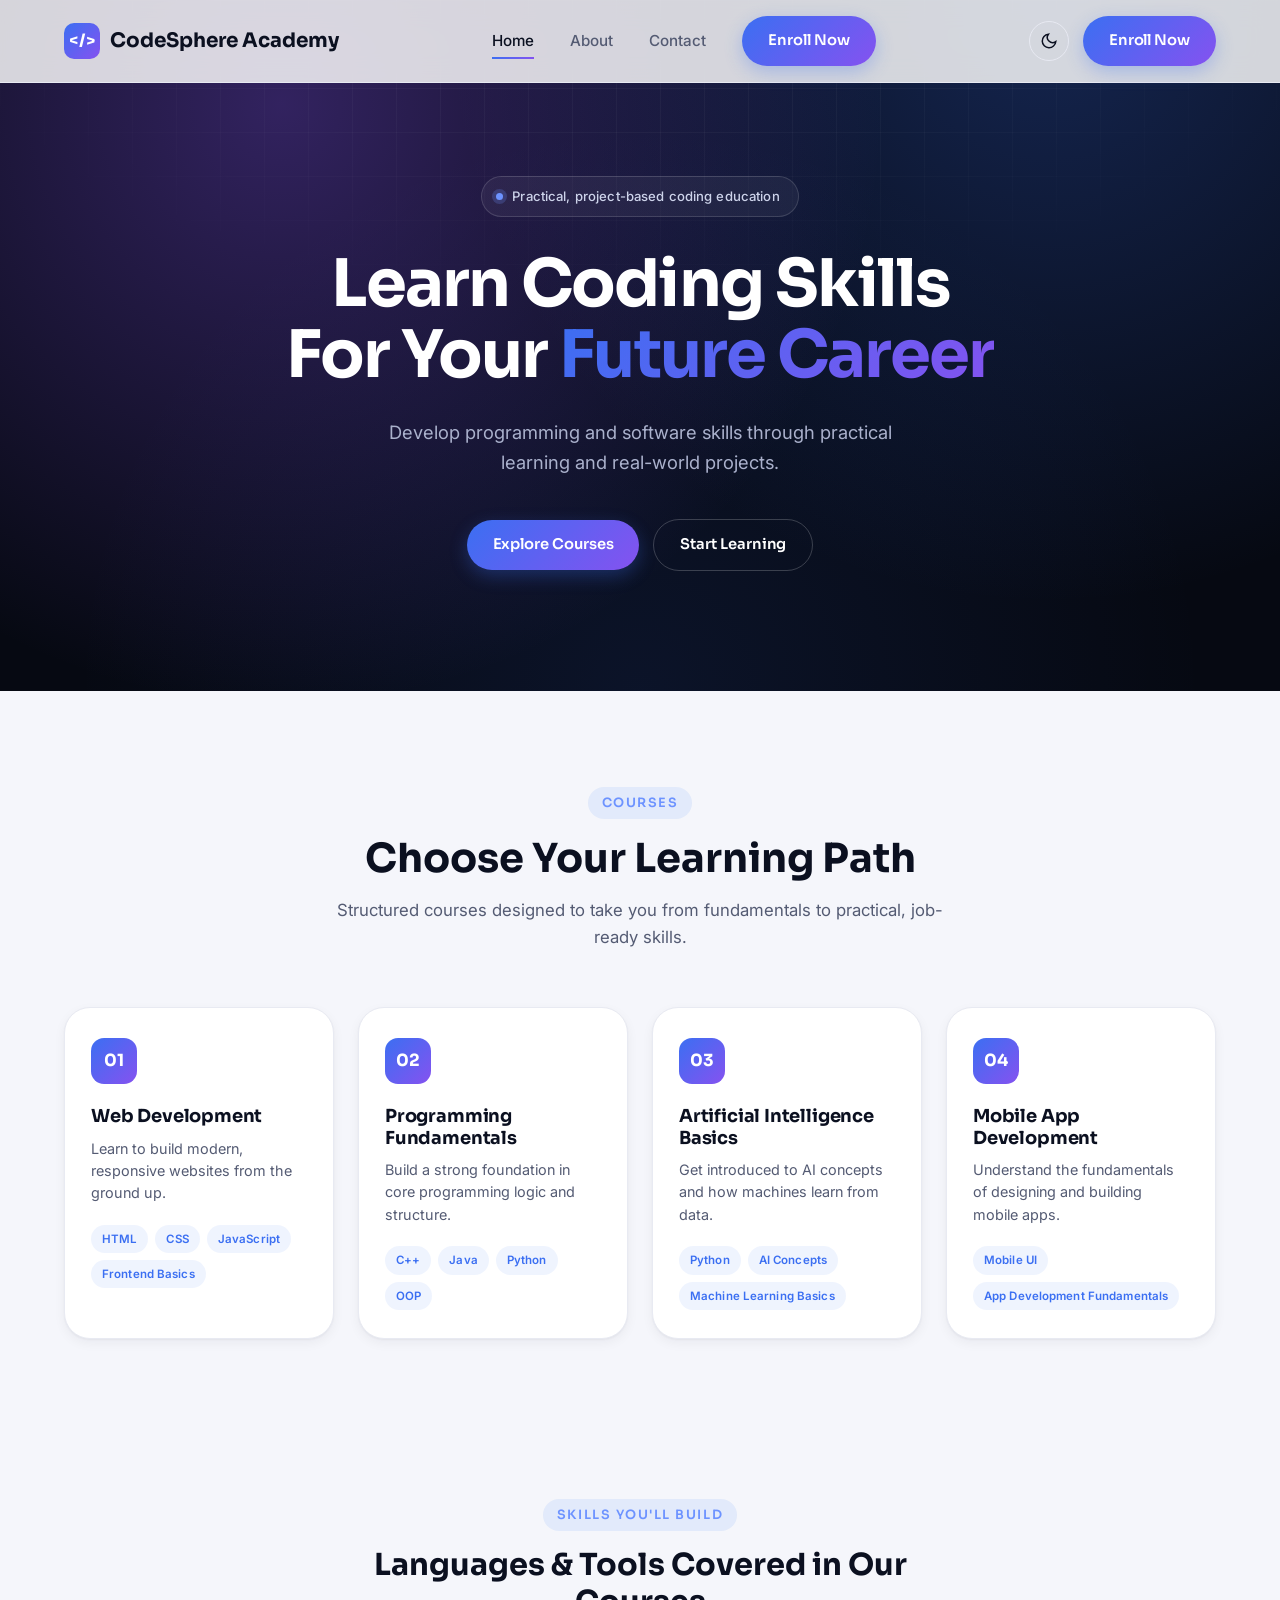
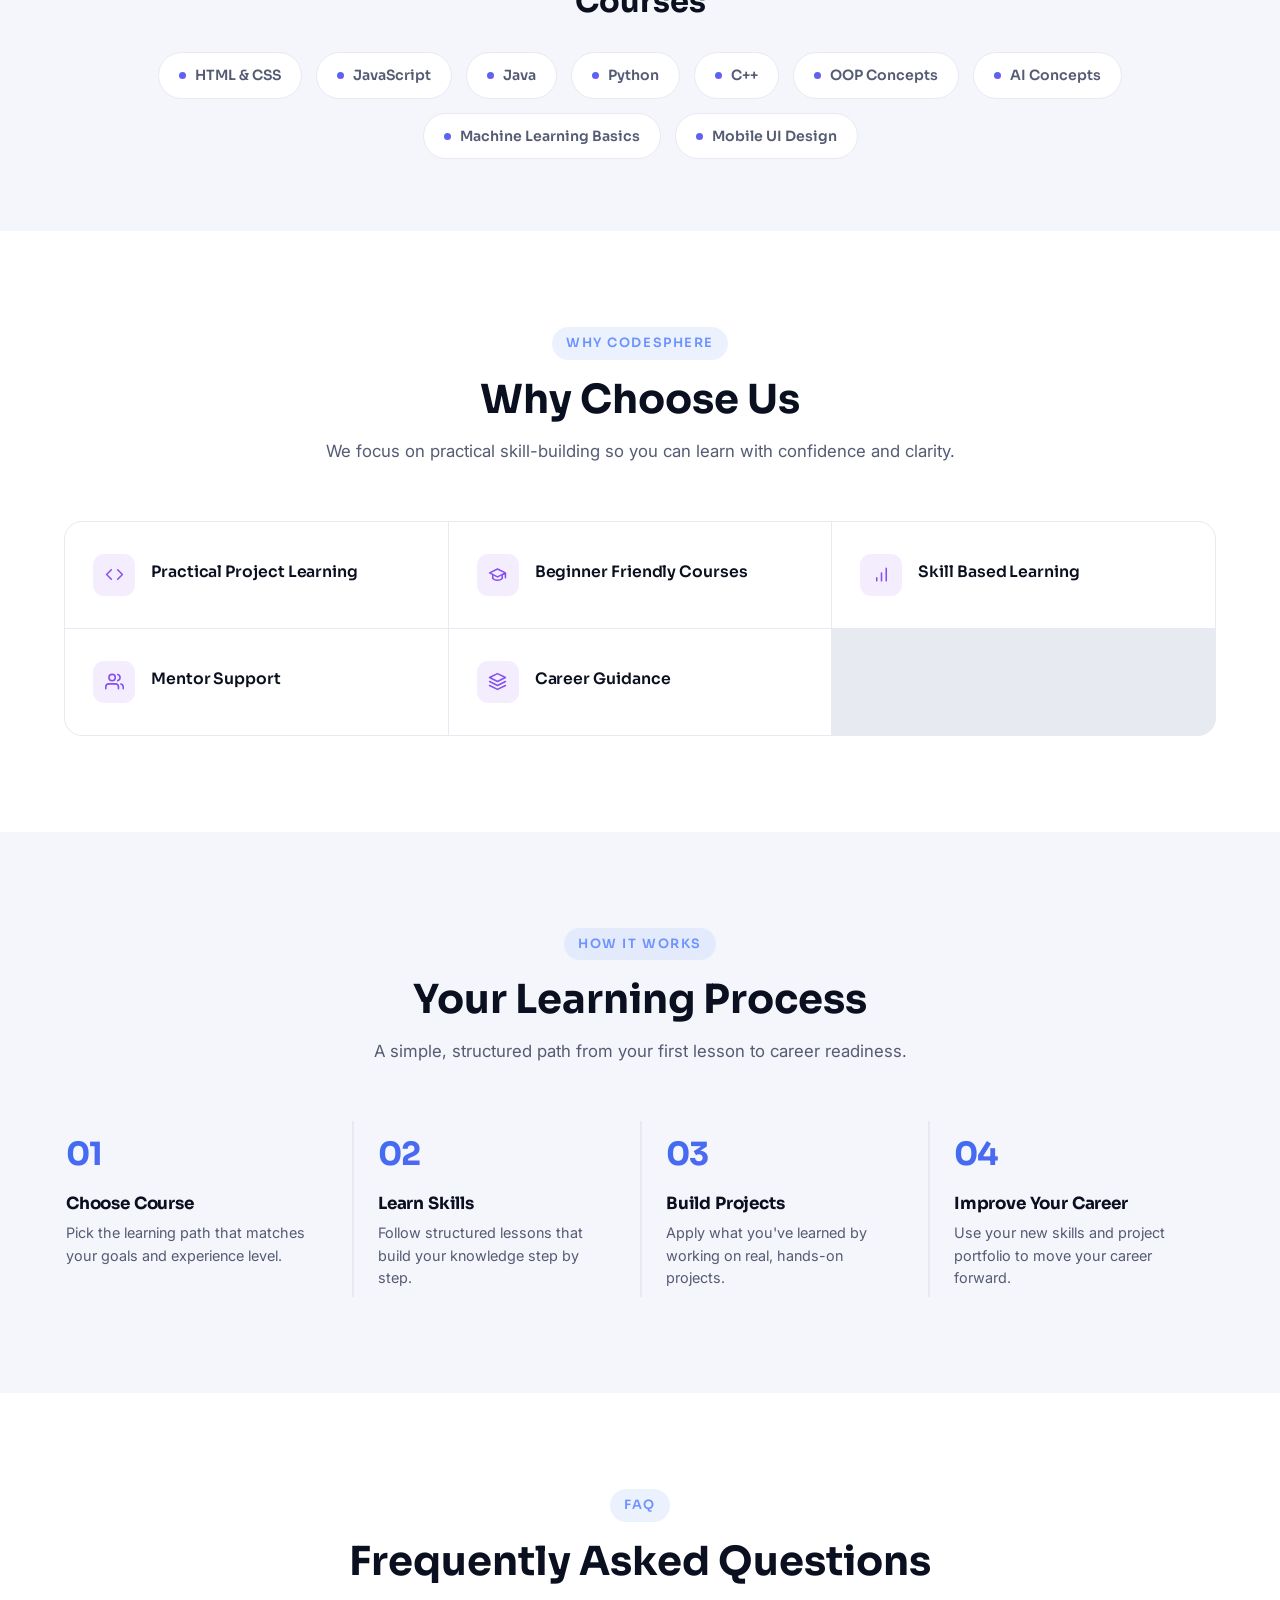
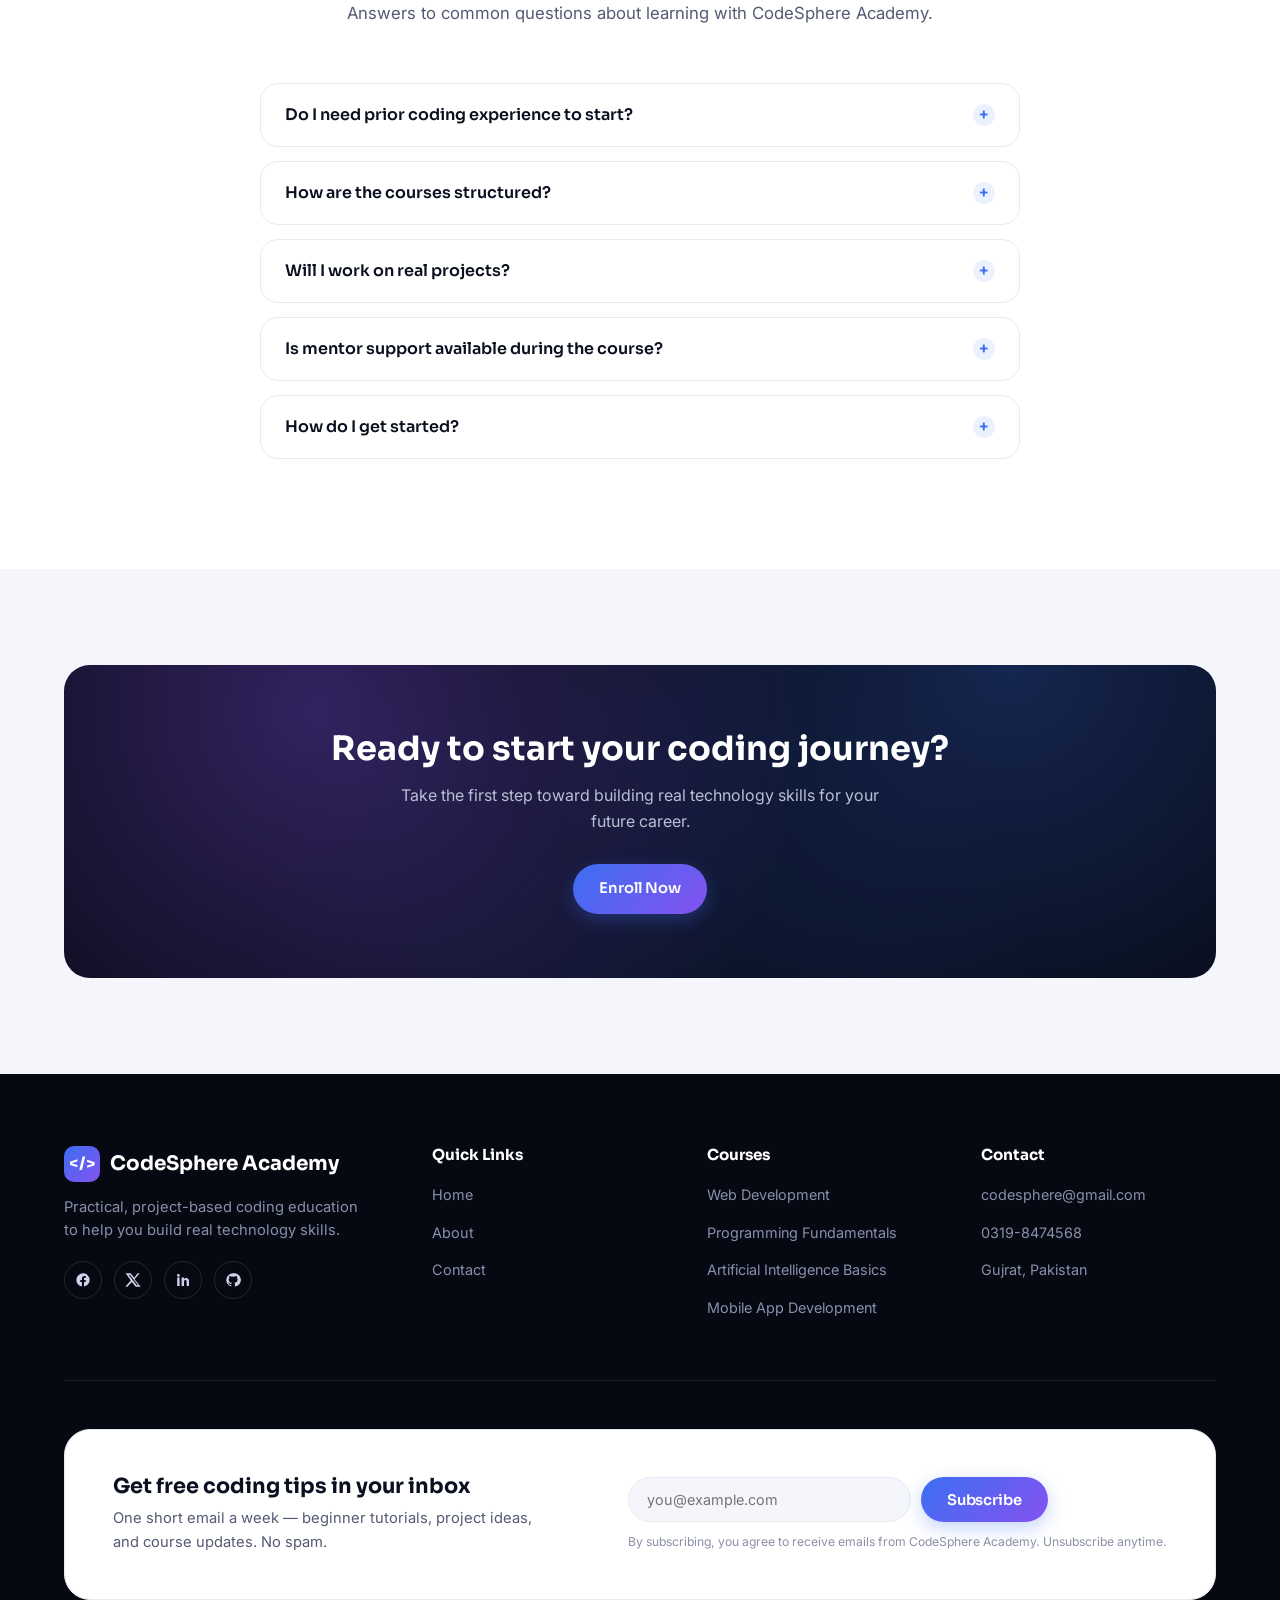
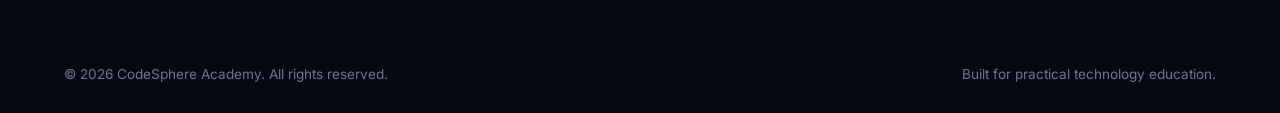
==== index.html @ f75d90af "Add files via upload" ====
<!DOCTYPE html>
<html lang="en">
<head>
  <meta charset="UTF-8" />
  <meta name="viewport" content="width=device-width, initial-scale=1.0" />
  <title>CodeSphere Academy — Learn Coding Skills For Your Future Career</title>
  <meta name="description" content="CodeSphere Academy offers practical, project-based coding courses in web development, programming fundamentals, AI basics, and mobile app development." />
  <meta name="theme-color" content="#060912" />
  <link rel="icon" href="data:image/svg+xml,%3Csvg xmlns='http://www.w3.org/2000/svg' viewBox='0 0 100 100'%3E%3Crect width='100' height='100' rx='24' fill='%233b6ff2'/%3E%3Ctext x='50' y='64' font-size='46' font-family='sans-serif' font-weight='700' fill='white' text-anchor='middle'%3E%3C/%3E%3C/text%3E%3C/svg%3E" />

  <meta property="og:type" content="website" />
  <meta property="og:site_name" content="CodeSphere Academy" />
  <meta property="og:title" content="CodeSphere Academy — Learn Coding Skills For Your Future Career" />
  <meta property="og:description" content="Practical, project-based coding courses in web development, programming fundamentals, AI basics, and mobile app development." />
  <meta name="twitter:card" content="summary" />

  <!-- Fonts -->
  <link rel="preconnect" href="https://fonts.googleapis.com" />
  <link rel="preconnect" href="https://fonts.gstatic.com" crossorigin />
  <link href="https://fonts.googleapis.com/css2?family=Sora:wght@400;600;700;800&family=Inter:wght@400;500;600;700&display=swap" rel="stylesheet" />

  <link rel="stylesheet" href="style.css" />
</head>
<body>
  <div class="scroll-progress"></div>

  <!-- =================== NAVBAR =================== -->
  <header class="navbar">
    <div class="nav-container">
      <a href="index.html" class="logo">
        <span class="logo-mark">&lt;/&gt;</span>
        CodeSphere Academy
      </a>

      <nav class="nav-menu" id="nav-menu">
        <a href="index.html" class="nav-link active">Home</a>
        <a href="about.html" class="nav-link">About</a>
        <a href="contact.html" class="nav-link">Contact</a>
        <a href="contact.html" class="btn btn-primary">Enroll Now</a>
      </nav>

      <div class="nav-actions">
        <button class="theme-toggle" aria-label="Toggle dark and light mode">
          <!-- Sun icon (light mode indicator) -->
          <svg class="icon-sun" viewBox="0 0 24 24" fill="none" stroke="currentColor" stroke-width="2" stroke-linecap="round"><circle cx="12" cy="12" r="4"></circle><path d="M12 2v2M12 20v2M4.93 4.93l1.41 1.41M17.66 17.66l1.41 1.41M2 12h2M20 12h2M4.93 19.07l1.41-1.41M17.66 6.34l1.41-1.41"></path></svg>
          <!-- Moon icon (dark mode indicator) -->
          <svg class="icon-moon" viewBox="0 0 24 24" fill="none" stroke="currentColor" stroke-width="2" stroke-linecap="round"><path d="M21 12.79A9 9 0 1 1 11.21 3 7 7 0 0 0 21 12.79z"></path></svg>
        </button>
        <a href="contact.html" class="btn btn-primary">Enroll Now</a>
        <button class="hamburger" aria-label="Toggle menu">
          <span></span><span></span><span></span>
        </button>
      </div>
    </div>
    <div class="nav-overlay"></div>
  </header>

  <main>
    <!-- =================== HERO =================== -->
    <section class="hero">
      <div class="hero-grid" aria-hidden="true"></div>
      <div class="container">
        <div class="hero-content">
          <span class="hero-tag"><span class="dot"></span> Practical, project-based coding education</span>
          <h1>Learn Coding Skills For Your <span class="gradient-text">Future Career</span></h1>
          <div class="hero-underline"></div>
          <p>Develop programming and software skills through practical learning and real-world projects.</p>
          <div class="hero-actions">
            <a href="#courses" class="btn btn-primary">Explore Courses</a>
            <a href="contact.html" class="btn btn-secondary" style="color:#fff; border-color:rgba(255,255,255,0.2);">Start Learning</a>
          </div>
        </div>
      </div>
    </section>

    <!-- =================== COURSES =================== -->
    <section class="section" id="courses">
      <div class="container">
        <div class="section-header reveal">
          <span class="eyebrow">Courses</span>
          <h2>Choose Your Learning Path</h2>
          <p>Structured courses designed to take you from fundamentals to practical, job-ready skills.</p>
        </div>

        <div class="course-grid">
          <div class="course-card">
            <div class="course-icon">01</div>
            <h3>Web Development</h3>
            <p>Learn to build modern, responsive websites from the ground up.</p>
            <div class="course-tags">
              <span>HTML</span><span>CSS</span><span>JavaScript</span><span>Frontend Basics</span>
            </div>
          </div>

          <div class="course-card">
            <div class="course-icon">02</div>
            <h3>Programming Fundamentals</h3>
            <p>Build a strong foundation in core programming logic and structure.</p>
            <div class="course-tags">
              <span>C++</span><span>Java</span><span>Python</span><span>OOP</span>
            </div>
          </div>

          <div class="course-card">
            <div class="course-icon">03</div>
            <h3>Artificial Intelligence Basics</h3>
            <p>Get introduced to AI concepts and how machines learn from data.</p>
            <div class="course-tags">
              <span>Python</span><span>AI Concepts</span><span>Machine Learning Basics</span>
            </div>
          </div>

          <div class="course-card">
            <div class="course-icon">04</div>
            <h3>Mobile App Development</h3>
            <p>Understand the fundamentals of designing and building mobile apps.</p>
            <div class="course-tags">
              <span>Mobile UI</span><span>App Development Fundamentals</span>
            </div>
          </div>
        </div>
      </div>
    </section>

    <!-- =================== TOOLS / SKILLS STRIP =================== -->
    <section class="tools-strip">
      <div class="container">
        <div class="section-header reveal" style="margin-bottom: 32px;">
          <span class="eyebrow">Skills You'll Build</span>
          <h2 style="font-size: clamp(1.4rem, 2.5vw, 1.9rem);">Languages & Tools Covered in Our Courses</h2>
        </div>
        <div class="tools-marquee">
          <span class="tool-pill"><span class="dot"></span>HTML & CSS</span>
          <span class="tool-pill"><span class="dot"></span>JavaScript</span>
          <span class="tool-pill"><span class="dot"></span>Java</span>
          <span class="tool-pill"><span class="dot"></span>Python</span>
          <span class="tool-pill"><span class="dot"></span>C++</span>
          <span class="tool-pill"><span class="dot"></span>OOP Concepts</span>
          <span class="tool-pill"><span class="dot"></span>AI Concepts</span>
          <span class="tool-pill"><span class="dot"></span>Machine Learning Basics</span>
          <span class="tool-pill"><span class="dot"></span>Mobile UI Design</span>
        </div>
      </div>
    </section>

    <!-- =================== WHY CHOOSE US =================== -->
    <section class="section section-alt">
      <div class="container">
        <div class="section-header reveal">
          <span class="eyebrow">Why CodeSphere</span>
          <h2>Why Choose Us</h2>
          <p>We focus on practical skill-building so you can learn with confidence and clarity.</p>
        </div>

        <div class="why-grid">
          <div class="why-card">
            <div class="why-icon">
              <svg viewBox="0 0 24 24" fill="none" stroke="currentColor" stroke-width="2" stroke-linecap="round" stroke-linejoin="round"><polyline points="16 18 22 12 16 6"></polyline><polyline points="8 6 2 12 8 18"></polyline></svg>
            </div>
            <h4>Practical Project Learning</h4>
          </div>
          <div class="why-card">
            <div class="why-icon">
              <svg viewBox="0 0 24 24" fill="none" stroke="currentColor" stroke-width="2" stroke-linecap="round" stroke-linejoin="round"><path d="M22 10v6M2 10l10-5 10 5-10 5z"></path><path d="M6 12v5c3 3 9 3 12 0v-5"></path></svg>
            </div>
            <h4>Beginner Friendly Courses</h4>
          </div>
          <div class="why-card">
            <div class="why-icon">
              <svg viewBox="0 0 24 24" fill="none" stroke="currentColor" stroke-width="2" stroke-linecap="round" stroke-linejoin="round"><path d="M12 20V10M18 20V4M6 20v-4"></path></svg>
            </div>
            <h4>Skill Based Learning</h4>
          </div>
          <div class="why-card">
            <div class="why-icon">
              <svg viewBox="0 0 24 24" fill="none" stroke="currentColor" stroke-width="2" stroke-linecap="round" stroke-linejoin="round"><path d="M17 21v-2a4 4 0 0 0-4-4H5a4 4 0 0 0-4 4v2"></path><circle cx="9" cy="7" r="4"></circle><path d="M23 21v-2a4 4 0 0 0-3-3.87"></path><path d="M16 3.13a4 4 0 0 1 0 7.75"></path></svg>
            </div>
            <h4>Mentor Support</h4>
          </div>
          <div class="why-card">
            <div class="why-icon">
              <svg viewBox="0 0 24 24" fill="none" stroke="currentColor" stroke-width="2" stroke-linecap="round" stroke-linejoin="round"><path d="M12 2L2 7l10 5 10-5-10-5z"></path><path d="M2 17l10 5 10-5M2 12l10 5 10-5"></path></svg>
            </div>
            <h4>Career Guidance</h4>
          </div>
        </div>
      </div>
    </section>

    <!-- =================== LEARNING PROCESS =================== -->
    <section class="section">
      <div class="container">
        <div class="section-header reveal">
          <span class="eyebrow">How It Works</span>
          <h2>Your Learning Process</h2>
          <p>A simple, structured path from your first lesson to career readiness.</p>
        </div>

        <div class="process-grid">
          <div class="process-step">
            <span class="step-number">01</span>
            <h4>Choose Course</h4>
            <p>Pick the learning path that matches your goals and experience level.</p>
          </div>
          <div class="process-step">
            <span class="step-number">02</span>
            <h4>Learn Skills</h4>
            <p>Follow structured lessons that build your knowledge step by step.</p>
          </div>
          <div class="process-step">
            <span class="step-number">03</span>
            <h4>Build Projects</h4>
            <p>Apply what you've learned by working on real, hands-on projects.</p>
          </div>
          <div class="process-step">
            <span class="step-number">04</span>
            <h4>Improve Your Career</h4>
            <p>Use your new skills and project portfolio to move your career forward.</p>
          </div>
        </div>
      </div>
    </section>


    <!-- =================== FAQ =================== -->
    <section class="section section-alt">
      <div class="container">
        <div class="section-header reveal">
          <span class="eyebrow">FAQ</span>
          <h2>Frequently Asked Questions</h2>
          <p>Answers to common questions about learning with CodeSphere Academy.</p>
        </div>

        <div class="faq-list">
          <div class="faq-item">
            <button class="faq-question">
              Do I need prior coding experience to start?
              <span class="faq-icon">+</span>
            </button>
            <div class="faq-answer">
              <p>No. Our courses are designed to be beginner friendly, starting with fundamentals before moving into more advanced topics.</p>
            </div>
          </div>

          <div class="faq-item">
            <button class="faq-question">
              How are the courses structured?
              <span class="faq-icon">+</span>
            </button>
            <div class="faq-answer">
              <p>Each course combines guided lessons with practical, project-based exercises so you can apply concepts as you learn them.</p>
            </div>
          </div>

          <div class="faq-item">
            <button class="faq-question">
              Will I work on real projects?
              <span class="faq-icon">+</span>
            </button>
            <div class="faq-answer">
              <p>Yes. Project-based learning is central to our approach, helping you build a practical portfolio as you progress.</p>
            </div>
          </div>

          <div class="faq-item">
            <button class="faq-question">
              Is mentor support available during the course?
              <span class="faq-icon">+</span>
            </button>
            <div class="faq-answer">
              <p>Yes. Learners can access mentor support to help work through challenges and stay on track with their goals.</p>
            </div>
          </div>

          <div class="faq-item">
            <button class="faq-question">
              How do I get started?
              <span class="faq-icon">+</span>
            </button>
            <div class="faq-answer">
              <p>Simply choose a course that matches your interests and reach out through our contact page to begin enrollment.</p>
            </div>
          </div>
        </div>
      </div>
    </section>

    <!-- =================== CTA BAND =================== -->
    <section class="section">
      <div class="container">
        <div class="cta-band reveal">
          <h2>Ready to start your coding journey?</h2>
          <p>Take the first step toward building real technology skills for your future career.</p>
          <a href="contact.html" class="btn btn-primary">Enroll Now</a>
        </div>
      </div>
    </section>
  </main>

  <!-- =================== FOOTER =================== -->
  <footer class="footer">
    <div class="container">
      <div class="footer-grid">
        <div class="footer-brand">
          <a href="index.html" class="logo">
            <span class="logo-mark">&lt;/&gt;</span>
            CodeSphere Academy
          </a>
          <p>Practical, project-based coding education to help you build real technology skills.</p>
          <div class="social-links">
            <a href="#" aria-label="Facebook">
              <svg viewBox="0 0 24 24" fill="currentColor"><path d="M22 12a10 10 0 1 0-11.6 9.9v-7H7.9V12h2.5V9.8c0-2.5 1.5-3.9 3.8-3.9 1.1 0 2.2.2 2.2.2v2.5h-1.3c-1.2 0-1.6.8-1.6 1.6V12h2.8l-.4 2.9h-2.4v7A10 10 0 0 0 22 12z"/></svg>
            </a>
            <a href="#" aria-label="Twitter / X">
              <svg viewBox="0 0 24 24" fill="currentColor"><path d="M18.9 2H22l-7.6 8.7L23.5 22h-7.4l-5.8-7.1L3.6 22H.5l8.2-9.4L1 2h7.6l5.2 6.5L18.9 2zm-1.3 18h2L7.5 4h-2l12.1 16z"/></svg>
            </a>
            <a href="#" aria-label="LinkedIn">
              <svg viewBox="0 0 24 24" fill="currentColor"><path d="M6.9 8.4H3.3V21h3.6V8.4zM5.1 3a2.1 2.1 0 1 0 0 4.2 2.1 2.1 0 0 0 0-4.2zM21 21v-7.1c0-3.4-1.8-5-4.2-5-1.9 0-2.8 1.1-3.3 1.8V8.4h-3.6V21h3.6v-6.4c0-1.7 1-2.6 2.1-2.6 1.1 0 1.9.9 1.9 2.6V21H21z"/></svg>
            </a>
            <a href="#" aria-label="GitHub">
              <svg viewBox="0 0 24 24" fill="currentColor"><path d="M12 2a10 10 0 0 0-3.2 19.5c.5.1.7-.2.7-.5v-1.7c-2.8.6-3.4-1.3-3.4-1.3-.4-1.2-1-1.5-1-1.5-.9-.6.1-.6.1-.6 1 .1 1.5 1 1.5 1 .9 1.5 2.3 1.1 2.9.8.1-.7.4-1.1.6-1.4-2.2-.2-4.6-1.1-4.6-5a3.9 3.9 0 0 1 1-2.7c-.1-.3-.5-1.3.1-2.6 0 0 .9-.3 2.9 1a10 10 0 0 1 5.3 0c2-1.3 2.9-1 2.9-1 .6 1.3.2 2.3.1 2.6a3.9 3.9 0 0 1 1 2.7c0 3.9-2.4 4.7-4.7 5 .4.3.7 1 .7 2v2.9c0 .3.2.6.7.5A10 10 0 0 0 12 2z"/></svg>
            </a>
          </div>
        </div>

        <div class="footer-col">
          <h4>Quick Links</h4>
          <ul>
            <li><a href="index.html">Home</a></li>
            <li><a href="about.html">About</a></li>
            <li><a href="contact.html">Contact</a></li>
          </ul>
        </div>

        <div class="footer-col">
          <h4>Courses</h4>
          <ul>
            <li><a href="index.html#courses">Web Development</a></li>
            <li><a href="index.html#courses">Programming Fundamentals</a></li>
            <li><a href="index.html#courses">Artificial Intelligence Basics</a></li>
            <li><a href="index.html#courses">Mobile App Development</a></li>
          </ul>
        </div>

        <div class="footer-col">
          <h4>Contact</h4>
          <ul>
            <li><a href="mailto:codesphere@gmail.com">codesphere@gmail.com</a></li>
            <li><a href="tel:+923198474568">0319-8474568</a></li>
            <li><a href="contact.html">Gujrat, Pakistan</a></li>
          </ul>
        </div>
      </div>

      <div class="newsletter-band reveal" style="margin: 48px 0 40px;">
        <div class="newsletter-copy">
          <h3>Get free coding tips in your inbox</h3>
          <p>One short email a week — beginner tutorials, project ideas, and course updates. No spam.</p>
        </div>
        <div>
          <form class="newsletter-form" id="newsletter-form">
            <input type="email" id="newsletter-email" placeholder="you@example.com" required aria-label="Email address" />
            <button type="submit" class="btn btn-primary">Subscribe</button>
          </form>
          <p class="newsletter-note">By subscribing, you agree to receive emails from CodeSphere Academy. Unsubscribe anytime.</p>
        </div>
      </div>

      <div class="footer-bottom">
        <p>&copy; 2026 CodeSphere Academy. All rights reserved.</p>
        <p>Built for practical technology education.</p>
      </div>
    </div>
  </footer>

  <button class="back-to-top" aria-label="Back to top">
    <svg viewBox="0 0 24 24" fill="none" stroke="currentColor" stroke-width="2" stroke-linecap="round" stroke-linejoin="round"><line x1="12" y1="19" x2="12" y2="5"></line><polyline points="5 12 12 5 19 12"></polyline></svg>
  </button>

  <script src="script.js"></script>
</body>
</html>
---- style.css ----
/* =========================================================
   CodeSphere Academy — Stylesheet
   Design system: dark navy / blue / purple accents
   Fonts: Sora (display) + Inter (body)
   ========================================================= */

/* ---------- Design Tokens ---------- */
:root {
  /* Brand palette */
  --navy: #060912;
  --navy-soft: #0c1122;
  --navy-elevated: #121a30;
  --blue: #3b6ff2;
  --blue-bright: #6d93ff;
  --violet: #8552f0;
  --violet-soft: #a878ff;
  --white: #ffffff;
  --ink: #060912;

  /* Gradients */
  --grad-primary: linear-gradient(135deg, var(--blue) 0%, var(--violet) 100%);
  --grad-glow: radial-gradient(circle at 22% 15%, rgba(133, 82, 240, 0.35), transparent 52%),
               radial-gradient(circle at 82% 0%, rgba(59, 111, 242, 0.28), transparent 48%),
               radial-gradient(circle at 50% 100%, rgba(59, 111, 242, 0.1), transparent 60%);

  /* Light theme (default) */
  --bg: #f5f6fb;
  --bg-alt: #ffffff;
  --surface: #ffffff;
  --surface-border: #e8eaf2;
  --text-primary: #0b1020;
  --text-secondary: #545b73;
  --text-muted: #8a90a6;
  --nav-bg: rgba(255, 255, 255, 0.82);
  --shadow-sm: 0 1px 2px rgba(15, 21, 38, 0.04), 0 4px 12px rgba(15, 21, 38, 0.05);
  --shadow-md: 0 4px 16px rgba(15, 21, 38, 0.06), 0 12px 32px rgba(15, 21, 38, 0.07);
  --shadow-lg: 0 8px 24px rgba(15, 21, 38, 0.08), 0 24px 56px rgba(15, 21, 38, 0.1);

  /* Type scale */
  --font-display: "Sora", "Segoe UI", sans-serif;
  --font-body: "Inter", "Segoe UI", sans-serif;

  --radius-sm: 10px;
  --radius-md: 18px;
  --radius-lg: 26px;

  --transition: 0.25s cubic-bezier(0.4, 0, 0.2, 1);
}

/* ---------- Dark Theme ---------- */
[data-theme="dark"] {
  --bg: var(--navy);
  --bg-alt: var(--navy-soft);
  --surface: var(--navy-elevated);
  --surface-border: rgba(255, 255, 255, 0.08);
  --text-primary: #f4f6fb;
  --text-secondary: #b9c0d4;
  --text-muted: #8791ac;
  --nav-bg: rgba(6, 9, 18, 0.82);
  --shadow-sm: 0 1px 2px rgba(0, 0, 0, 0.3), 0 4px 12px rgba(0, 0, 0, 0.2);
  --shadow-md: 0 4px 16px rgba(0, 0, 0, 0.3), 0 12px 32px rgba(0, 0, 0, 0.25);
  --shadow-lg: 0 8px 24px rgba(0, 0, 0, 0.35), 0 24px 56px rgba(0, 0, 0, 0.35);
}

/* ---------- Reset ---------- */
* {
  margin: 0;
  padding: 0;
  box-sizing: border-box;
}

html {
  scroll-behavior: smooth;
  scroll-padding-top: 90px;
}

body {
  font-family: var(--font-body);
  background: var(--bg);
  color: var(--text-primary);
  line-height: 1.6;
  transition: background var(--transition), color var(--transition);
  overflow-x: hidden;
}

img {
  max-width: 100%;
  display: block;
}

/* Safety net: any icon svg inside a sized wrapper must never exceed its box */
.info-icon svg,
.why-icon svg,
.mv-icon svg,
.course-icon svg,
.value-card svg,
.instructor-photo svg,
.theme-toggle svg,
.faq-icon svg,
.back-to-top svg,
.social-links svg {
  width: 100%;
  height: 100%;
  max-width: 20px;
  max-height: 20px;
}

a {
  text-decoration: none;
  color: inherit;
}

ul {
  list-style: none;
}

button {
  font-family: inherit;
  cursor: pointer;
  border: none;
  background: none;
}

h1, h2, h3, h4 {
  font-family: var(--font-display);
  font-weight: 700;
  line-height: 1.2;
  color: var(--text-primary);
}

/* ---------- Layout Helpers ---------- */
.container {
  width: 100%;
  max-width: 1200px;
  margin: 0 auto;
  padding: 0 24px;
}

.section {
  padding: 96px 0;
}

.section-alt {
  background: var(--bg-alt);
}

.section-header {
  max-width: 640px;
  margin: 0 auto 56px;
  text-align: center;
}

.eyebrow {
  display: inline-block;
  font-family: var(--font-display);
  font-size: 0.8rem;
  font-weight: 600;
  letter-spacing: 0.12em;
  text-transform: uppercase;
  color: var(--blue-bright);
  background: rgba(59, 130, 246, 0.1);
  padding: 6px 14px;
  border-radius: 100px;
  margin-bottom: 16px;
}

.section-header h2 {
  font-size: clamp(1.8rem, 3.5vw, 2.5rem);
  margin-bottom: 14px;
}

.section-header p {
  color: var(--text-secondary);
  font-size: 1.05rem;
}

/* ---------- Buttons ---------- */
.btn {
  display: inline-flex;
  align-items: center;
  justify-content: center;
  gap: 8px;
  padding: 13px 26px;
  border-radius: 100px;
  font-family: var(--font-display);
  font-weight: 600;
  font-size: 0.92rem;
  letter-spacing: -0.005em;
  transition: transform var(--transition), box-shadow var(--transition), background var(--transition), color var(--transition), border-color var(--transition);
  white-space: nowrap;
}

.btn-primary {
  background: var(--grad-primary);
  color: var(--white);
  box-shadow: 0 6px 18px rgba(59, 111, 242, 0.3);
}

.btn-primary:hover {
  transform: translateY(-2px);
  box-shadow: 0 10px 26px rgba(59, 111, 242, 0.4);
}

.btn-secondary {
  background: transparent;
  color: var(--text-primary);
  border: 1.5px solid var(--surface-border);
}

.btn-secondary:hover {
  border-color: var(--blue);
  color: var(--blue);
  transform: translateY(-2px);
}

.btn-block {
  width: 100%;
}

/* ---------- Navbar ---------- */
.navbar {
  position: fixed;
  top: 0;
  left: 0;
  width: 100%;
  z-index: 1000;
  background: var(--nav-bg);
  backdrop-filter: blur(14px);
  -webkit-backdrop-filter: blur(14px);
  border-bottom: 1px solid var(--surface-border);
  transition: background var(--transition), border-color var(--transition);
}

.nav-container {
  max-width: 1200px;
  margin: 0 auto;
  padding: 16px 24px;
  display: flex;
  align-items: center;
  justify-content: space-between;
}

.logo {
  display: flex;
  align-items: center;
  gap: 10px;
  font-family: var(--font-display);
  font-weight: 700;
  font-size: 1.25rem;
  color: var(--text-primary);
}

.logo-mark {
  display: inline-flex;
  align-items: center;
  justify-content: center;
  width: 36px;
  height: 36px;
  border-radius: 10px;
  background: var(--grad-primary);
  color: #fff;
  font-family: var(--font-display);
  font-weight: 700;
  font-size: 1rem;
}

.nav-menu {
  display: flex;
  align-items: center;
  gap: 36px;
}

.nav-link {
  font-weight: 500;
  font-size: 0.95rem;
  color: var(--text-secondary);
  position: relative;
  padding: 6px 0;
  transition: color var(--transition);
}

.nav-link::after {
  content: "";
  position: absolute;
  left: 0;
  bottom: 0;
  width: 0;
  height: 2px;
  background: var(--grad-primary);
  transition: width var(--transition);
}

.nav-link:hover,
.nav-link.active {
  color: var(--text-primary);
}

.nav-link:hover::after,
.nav-link.active::after {
  width: 100%;
}

.nav-actions {
  display: flex;
  align-items: center;
  gap: 14px;
}

/* Theme toggle */
.theme-toggle {
  display: flex;
  align-items: center;
  justify-content: center;
  width: 40px;
  height: 40px;
  border-radius: 50%;
  border: 1px solid var(--surface-border);
  color: var(--text-primary);
  transition: border-color var(--transition), transform var(--transition);
}

.theme-toggle:hover {
  border-color: var(--blue);
  transform: rotate(20deg);
}

.theme-toggle svg {
  width: 18px;
  height: 18px;
}

.icon-sun { display: none; }
.icon-moon { display: block; }
[data-theme="dark"] .icon-sun { display: block; }
[data-theme="dark"] .icon-moon { display: none; }

/* Hamburger */
.hamburger {
  display: none;
  flex-direction: column;
  gap: 5px;
  width: 28px;
  z-index: 1100;
}

.hamburger span {
  display: block;
  height: 2px;
  width: 100%;
  background: var(--text-primary);
  border-radius: 2px;
  transition: transform var(--transition), opacity var(--transition);
}

.hamburger.active span:nth-child(1) {
  transform: translateY(7px) rotate(45deg);
}
.hamburger.active span:nth-child(2) {
  opacity: 0;
}
.hamburger.active span:nth-child(3) {
  transform: translateY(-7px) rotate(-45deg);
}

/* ---------- Hero ---------- */
.hero {
  position: relative;
  padding: 176px 0 120px;
  background: var(--ink);
  overflow: hidden;
}

.hero::before {
  content: "";
  position: absolute;
  inset: 0;
  background: var(--grad-glow);
  pointer-events: none;
}

.hero-grid {
  position: absolute;
  inset: 0;
  background-image:
    linear-gradient(rgba(255,255,255,0.035) 1px, transparent 1px),
    linear-gradient(90deg, rgba(255,255,255,0.035) 1px, transparent 1px);
  background-size: 44px 44px;
  mask-image: radial-gradient(ellipse 70% 55% at 50% 0%, black 35%, transparent 85%);
}

.hero-content {
  position: relative;
  z-index: 2;
  max-width: 720px;
  margin: 0 auto;
  text-align: center;
  color: #fff;
}

.hero-tag {
  display: inline-flex;
  align-items: center;
  gap: 9px;
  padding: 9px 18px 9px 14px;
  border-radius: 100px;
  background: rgba(255, 255, 255, 0.05);
  border: 1px solid rgba(255, 255, 255, 0.14);
  font-size: 0.82rem;
  font-weight: 500;
  letter-spacing: 0.01em;
  color: #cdd3ea;
  margin-bottom: 32px;
}

.hero-tag .dot {
  width: 7px;
  height: 7px;
  border-radius: 50%;
  background: var(--blue-bright);
  box-shadow: 0 0 0 4px rgba(109, 147, 255, 0.22);
}

.hero-content h1 {
  font-size: clamp(2.4rem, 6vw, 4.1rem);
  color: #fff;
  letter-spacing: -0.03em;
  line-height: 1.08;
  margin-bottom: 26px;
}

.hero-content h1 .gradient-text {
  background: var(--grad-primary);
  -webkit-background-clip: text;
  background-clip: text;
  color: transparent;
}

.hero-content p {
  font-size: 1.15rem;
  color: #aab1cc;
  max-width: 540px;
  margin: 0 auto 42px;
  line-height: 1.65;
}

.hero-actions {
  display: flex;
  align-items: center;
  justify-content: center;
  gap: 14px;
  flex-wrap: wrap;
}

/* ---------- Courses ---------- */
.course-grid {
  display: grid;
  grid-template-columns: repeat(4, 1fr);
  gap: 24px;
}

.course-card {
  position: relative;
  background: var(--surface);
  border: 1px solid var(--surface-border);
  border-radius: var(--radius-lg);
  padding: 30px 26px 28px;
  box-shadow: var(--shadow-sm);
  transition: transform var(--transition), box-shadow var(--transition), border-color var(--transition);
  opacity: 0;
  transform: translateY(24px);
  overflow: hidden;
}

.course-card::before {
  content: "";
  position: absolute;
  top: 0;
  left: 0;
  right: 0;
  height: 3px;
  background: var(--grad-primary);
  transform: scaleX(0);
  transform-origin: left;
  transition: transform 0.35s ease;
}

.course-card.in-view {
  opacity: 1;
  transform: translateY(0);
}

.course-card:hover {
  transform: translateY(-6px);
  box-shadow: var(--shadow-lg);
  border-color: transparent;
}

.course-card:hover::before {
  transform: scaleX(1);
}

.course-icon {
  display: inline-flex;
  align-items: center;
  justify-content: center;
  width: 46px;
  height: 46px;
  border-radius: 13px;
  background: var(--grad-primary);
  color: #fff;
  font-family: var(--font-display);
  font-weight: 700;
  margin-bottom: 22px;
  font-size: 1.05rem;
  letter-spacing: -0.02em;
}

.course-card h3 {
  font-size: 1.12rem;
  margin-bottom: 10px;
  letter-spacing: -0.01em;
}

.course-card p {
  color: var(--text-secondary);
  font-size: 0.9rem;
  margin-bottom: 20px;
  line-height: 1.55;
}

.course-tags {
  display: flex;
  flex-wrap: wrap;
  gap: 7px;
}

.course-tags span {
  font-size: 0.72rem;
  font-weight: 600;
  padding: 5px 11px;
  border-radius: 100px;
  background: rgba(59, 111, 242, 0.08);
  color: var(--blue);
  letter-spacing: 0.01em;
}

[data-theme="dark"] .course-tags span {
  background: rgba(109, 147, 255, 0.12);
  color: var(--blue-bright);
}

/* ---------- Why Choose Us ---------- */
.why-grid {
  display: grid;
  grid-template-columns: repeat(3, 1fr);
  gap: 1px;
  background: var(--surface-border);
  border: 1px solid var(--surface-border);
  border-radius: var(--radius-md);
  overflow: hidden;
}

.why-card {
  text-align: left;
  padding: 32px 28px;
  background: var(--surface);
  opacity: 0;
  transform: translateY(16px);
  transition: transform var(--transition), opacity var(--transition), background var(--transition);
  display: flex;
  align-items: flex-start;
  gap: 16px;
}

.why-card.in-view {
  opacity: 1;
  transform: translateY(0);
}

.why-card:hover {
  background: rgba(59, 111, 242, 0.04);
}

[data-theme="dark"] .why-card:hover {
  background: rgba(109, 147, 255, 0.06);
}

.why-icon {
  width: 42px;
  height: 42px;
  flex-shrink: 0;
  display: flex;
  align-items: center;
  justify-content: center;
  border-radius: 11px;
  background: rgba(133, 82, 240, 0.1);
  color: var(--violet);
}

.why-icon svg {
  width: 19px;
  height: 19px;
}

.why-card h4 {
  font-size: 0.98rem;
  font-weight: 600;
  padding-top: 9px;
  letter-spacing: -0.005em;
}

/* ---------- Process ---------- */
.process-grid {
  display: grid;
  grid-template-columns: repeat(4, 1fr);
  gap: 0;
  position: relative;
}

.process-step {
  position: relative;
  padding: 8px 28px 8px 0;
  opacity: 0;
  transform: translateY(16px);
  transition: transform var(--transition), opacity var(--transition);
  border-left: 2px solid var(--surface-border);
  padding-left: 24px;
}

.process-step:first-child {
  border-left: 2px solid transparent;
  padding-left: 0;
}

.process-step.in-view {
  opacity: 1;
  transform: translateY(0);
}

.step-number {
  font-family: var(--font-display);
  font-size: 2rem;
  font-weight: 700;
  background: var(--grad-primary);
  -webkit-background-clip: text;
  background-clip: text;
  color: transparent;
  margin-bottom: 14px;
  display: block;
  letter-spacing: -0.02em;
}

.process-step h4 {
  font-size: 1.05rem;
  margin-bottom: 8px;
  letter-spacing: -0.01em;
}

.process-step p {
  color: var(--text-secondary);
  font-size: 0.9rem;
  line-height: 1.55;
}

/* ---------- FAQ ---------- */
.faq-list {
  max-width: 760px;
  margin: 0 auto;
}

.faq-item {
  border: 1px solid var(--surface-border);
  border-radius: var(--radius-md);
  margin-bottom: 14px;
  background: var(--surface);
  overflow: hidden;
  transition: border-color var(--transition);
}

.faq-item.open {
  border-color: rgba(139, 92, 246, 0.4);
}

.faq-question {
  width: 100%;
  display: flex;
  align-items: center;
  justify-content: space-between;
  padding: 20px 24px;
  text-align: left;
  font-family: var(--font-display);
  font-weight: 600;
  font-size: 1rem;
  color: var(--text-primary);
}

.faq-icon {
  flex-shrink: 0;
  width: 22px;
  height: 22px;
  display: flex;
  align-items: center;
  justify-content: center;
  border-radius: 50%;
  background: rgba(59, 130, 246, 0.1);
  color: var(--blue);
  transition: transform var(--transition);
  margin-left: 16px;
}

.faq-item.open .faq-icon {
  transform: rotate(45deg);
}

.faq-answer {
  max-height: 0;
  overflow: hidden;
  transition: max-height var(--transition);
}

.faq-answer p {
  padding: 0 24px 20px;
  color: var(--text-secondary);
  font-size: 0.95rem;
}

/* ---------- CTA Band ---------- */
.cta-band {
  background: var(--ink);
  border-radius: var(--radius-lg);
  padding: 64px 40px;
  text-align: center;
  color: #fff;
  position: relative;
  overflow: hidden;
}

.cta-band::before {
  content: "";
  position: absolute;
  inset: 0;
  background: var(--grad-glow);
}

.cta-band > * {
  position: relative;
  z-index: 1;
}

.cta-band h2 {
  color: #fff;
  font-size: clamp(1.6rem, 3vw, 2.1rem);
  margin-bottom: 14px;
}

.cta-band p {
  color: #b9c0d4;
  max-width: 480px;
  margin: 0 auto 30px;
}

/* ---------- Footer ---------- */
.footer {
  background: var(--ink);
  color: #b9c0d4;
  padding: 72px 0 28px;
}

.footer-grid {
  display: grid;
  grid-template-columns: 1.4fr 1fr 1fr 1fr;
  gap: 40px;
  padding-bottom: 48px;
  border-bottom: 1px solid rgba(255, 255, 255, 0.08);
}

.footer-brand .logo {
  color: #fff;
  margin-bottom: 14px;
}

.footer-brand p {
  font-size: 0.92rem;
  color: #8791ac;
  max-width: 300px;
}

.footer-col h4 {
  color: #fff;
  font-size: 0.95rem;
  margin-bottom: 18px;
}

.footer-col ul li {
  margin-bottom: 12px;
}

.footer-col a {
  font-size: 0.9rem;
  color: #8791ac;
  transition: color var(--transition);
}

.footer-col a:hover {
  color: var(--blue-bright);
}

.social-links {
  display: flex;
  gap: 12px;
  margin-top: 18px;
}

.social-links a {
  width: 38px;
  height: 38px;
  display: flex;
  align-items: center;
  justify-content: center;
  border-radius: 50%;
  border: 1px solid rgba(255, 255, 255, 0.12);
  color: #cdd3ea;
  transition: background var(--transition), transform var(--transition), border-color var(--transition);
}

.social-links a:hover {
  background: var(--grad-primary);
  border-color: transparent;
  transform: translateY(-3px);
}

.social-links svg {
  width: 16px;
  height: 16px;
}

.footer-bottom {
  padding-top: 24px;
  display: flex;
  align-items: center;
  justify-content: space-between;
  flex-wrap: wrap;
  gap: 12px;
  font-size: 0.85rem;
  color: #6d7590;
}

/* ---------- Page Header (About / Contact) ---------- */
.page-header {
  padding: 160px 0 70px;
  background: var(--ink);
  color: #fff;
  text-align: center;
  position: relative;
  overflow: hidden;
}

.page-header::before {
  content: "";
  position: absolute;
  inset: 0;
  background: var(--grad-glow);
}

.page-header > * {
  position: relative;
  z-index: 1;
}

.page-header h1 {
  color: #fff;
  font-size: clamp(2rem, 4vw, 2.8rem);
  margin-bottom: 14px;
}

.page-header p {
  color: #b9c0d4;
  max-width: 560px;
  margin: 0 auto;
}

.breadcrumb {
  font-size: 0.85rem;
  color: #8791ac;
  margin-bottom: 18px;
}

.breadcrumb span {
  color: var(--blue-bright);
}

/* ---------- About Page ---------- */
.about-grid {
  display: grid;
  grid-template-columns: 1fr 1fr;
  gap: 60px;
  align-items: center;
}

.about-grid h2 {
  font-size: clamp(1.6rem, 3vw, 2.1rem);
  margin-bottom: 18px;
}

.about-grid p {
  color: var(--text-secondary);
  margin-bottom: 16px;
}

.about-visual {
  background: var(--surface);
  border: 1px solid var(--surface-border);
  border-radius: var(--radius-lg);
  padding: 40px;
  position: relative;
}

.code-window {
  background: var(--ink);
  border-radius: var(--radius-md);
  overflow: hidden;
  box-shadow: var(--shadow-lg);
}

.code-window-bar {
  display: flex;
  gap: 8px;
  padding: 14px 16px;
  background: rgba(255, 255, 255, 0.04);
}

.code-window-bar span {
  width: 11px;
  height: 11px;
  border-radius: 50%;
  background: #4b5268;
}

.code-window-bar span:nth-child(1) { background: #ef4444; }
.code-window-bar span:nth-child(2) { background: #f59e0b; }
.code-window-bar span:nth-child(3) { background: #22c55e; }

.code-window pre {
  padding: 22px;
  font-family: "Courier New", monospace;
  font-size: 0.85rem;
  color: #cdd3ea;
  line-height: 1.7;
  overflow-x: auto;
}

.code-window .kw { color: var(--violet-soft); }
.code-window .fn { color: var(--blue-bright); }
.code-window .str { color: #86efac; }
.code-window .cm { color: #6d7590; }

/* Mission / Vision */
.mv-grid {
  display: grid;
  grid-template-columns: 1fr 1fr;
  gap: 24px;
}

.mv-card {
  padding: 40px;
  border-radius: var(--radius-lg);
  background: var(--surface);
  border: 1px solid var(--surface-border);
}

.mv-card .mv-icon {
  width: 52px;
  height: 52px;
  border-radius: 14px;
  background: var(--grad-primary);
  color: #fff;
  display: flex;
  align-items: center;
  justify-content: center;
  margin-bottom: 20px;
}

.mv-card .mv-icon svg {
  width: 24px;
  height: 24px;
}

.mv-card h3 {
  margin-bottom: 12px;
  font-size: 1.25rem;
}

.mv-card p {
  color: var(--text-secondary);
}

/* Teaching Approach */
.approach-grid {
  display: grid;
  grid-template-columns: repeat(4, 1fr);
  gap: 22px;
}

.approach-card {
  padding: 32px 26px;
  border-radius: var(--radius-lg);
  background: var(--surface);
  border: 1px solid var(--surface-border);
  transition: transform var(--transition), box-shadow var(--transition), border-color var(--transition);
}

.approach-card:hover {
  transform: translateY(-6px);
  box-shadow: var(--shadow-md);
  border-color: transparent;
}

.approach-icon {
  width: 46px;
  height: 46px;
  border-radius: 13px;
  background: var(--grad-primary);
  color: #fff;
  display: flex;
  align-items: center;
  justify-content: center;
  margin-bottom: 20px;
}

.approach-icon svg {
  width: 21px;
  height: 21px;
}

.approach-card h3 {
  font-size: 1.05rem;
  margin-bottom: 10px;
  letter-spacing: -0.01em;
}

.approach-card p {
  color: var(--text-secondary);
  font-size: 0.9rem;
  line-height: 1.6;
}

/* Core Values */
.values-grid {
  display: grid;
  grid-template-columns: repeat(4, 1fr);
  gap: 20px;
}

.value-card {
  padding: 28px 22px;
  border-radius: var(--radius-md);
  background: var(--surface);
  border: 1px solid var(--surface-border);
  text-align: center;
  transition: transform var(--transition), box-shadow var(--transition);
}

.value-card:hover {
  transform: translateY(-6px);
  box-shadow: var(--shadow-md);
}

.value-number {
  font-family: var(--font-display);
  font-weight: 700;
  font-size: 1.4rem;
  color: var(--blue);
  margin-bottom: 10px;
}

.value-card h4 {
  font-size: 0.98rem;
}


/* ---------- Instructors ---------- */
.instructor-grid {
  display: grid;
  grid-template-columns: repeat(3, 1fr);
  gap: 26px;
}

.instructor-card {
  background: var(--surface);
  border: 1px solid var(--surface-border);
  border-radius: var(--radius-lg);
  overflow: hidden;
  text-align: center;
  transition: transform var(--transition), box-shadow var(--transition);
}

.instructor-card:hover {
  transform: translateY(-6px);
  box-shadow: var(--shadow-md);
}

.instructor-photo {
  aspect-ratio: 4 / 3;
  display: flex;
  flex-direction: column;
  align-items: center;
  justify-content: center;
  gap: 10px;
  background: linear-gradient(160deg, rgba(59, 111, 242, 0.1), rgba(133, 82, 240, 0.1));
  color: var(--text-muted);
  font-size: 0.78rem;
  font-weight: 600;
  letter-spacing: 0.02em;
}

.instructor-photo svg {
  width: 44px;
  height: 44px;
  opacity: 0.5;
}

.instructor-info {
  padding: 24px 22px 28px;
}

.instructor-info h3 {
  font-size: 1.08rem;
  margin-bottom: 4px;
}

.instructor-role {
  display: inline-block;
  font-size: 0.78rem;
  font-weight: 600;
  color: var(--blue);
  letter-spacing: 0.01em;
  margin-bottom: 12px;
}

.instructor-info p {
  color: var(--text-secondary);
  font-size: 0.9rem;
  line-height: 1.55;
}

/* =========================================================
   NEW SECTIONS — Trust / Stats bar
   ========================================================= */
.stats-bar {
  background: var(--ink);
  position: relative;
  overflow: hidden;
  padding: 56px 0;
}

.stats-bar::before {
  content: "";
  position: absolute;
  inset: 0;
  background: var(--grad-glow);
  opacity: 0.6;
}

.stats-grid {
  position: relative;
  z-index: 1;
  display: grid;
  grid-template-columns: repeat(4, 1fr);
  gap: 24px;
  text-align: center;
}

.stat-item .stat-number {
  font-family: var(--font-display);
  font-weight: 800;
  font-size: clamp(2rem, 4vw, 2.6rem);
  color: #fff;
  letter-spacing: -0.02em;
  display: block;
}

.stat-item .stat-number .suffix {
  background: var(--grad-primary);
  -webkit-background-clip: text;
  background-clip: text;
  color: transparent;
}

.stat-item .stat-label {
  color: #aab1cc;
  font-size: 0.88rem;
  margin-top: 6px;
  letter-spacing: 0.01em;
}

/* ---------- Logo / Tools strip ---------- */
.tools-strip {
  padding: 64px 0 72px;
}

.tools-marquee {
  display: flex;
  flex-wrap: wrap;
  align-items: center;
  justify-content: center;
  gap: 14px;
}

.tool-pill {
  display: inline-flex;
  align-items: center;
  gap: 9px;
  padding: 11px 20px;
  border-radius: 100px;
  border: 1px solid var(--surface-border);
  background: var(--surface);
  font-family: var(--font-display);
  font-weight: 600;
  font-size: 0.88rem;
  color: var(--text-secondary);
  transition: transform var(--transition), border-color var(--transition), color var(--transition);
}

.tool-pill:hover {
  transform: translateY(-3px);
  border-color: var(--blue);
  color: var(--text-primary);
}

.tool-pill .dot {
  width: 7px;
  height: 7px;
  border-radius: 50%;
  background: var(--grad-primary);
  flex-shrink: 0;
}

/* ---------- Testimonials ---------- */
.testimonial-track {
  display: grid;
  grid-template-columns: repeat(3, 1fr);
  gap: 24px;
}

.testimonial-card {
  background: var(--surface);
  border: 1px solid var(--surface-border);
  border-radius: var(--radius-lg);
  padding: 32px 28px;
  display: flex;
  flex-direction: column;
  gap: 18px;
  opacity: 0;
  transform: translateY(16px);
  transition: transform var(--transition), opacity var(--transition), box-shadow var(--transition);
}

.testimonial-card.in-view {
  opacity: 1;
  transform: translateY(0);
}

.testimonial-card:hover {
  box-shadow: var(--shadow-md);
}

.testimonial-stars {
  display: flex;
  gap: 3px;
  color: #f5a623;
}

.testimonial-stars svg {
  width: 15px;
  height: 15px;
}

.testimonial-quote {
  color: var(--text-secondary);
  font-size: 0.95rem;
  line-height: 1.65;
}

.testimonial-person {
  display: flex;
  align-items: center;
  gap: 12px;
  margin-top: auto;
  padding-top: 6px;
}

.testimonial-avatar {
  width: 42px;
  height: 42px;
  border-radius: 50%;
  display: flex;
  align-items: center;
  justify-content: center;
  font-family: var(--font-display);
  font-weight: 700;
  font-size: 0.85rem;
  color: #fff;
  background: var(--grad-primary);
  flex-shrink: 0;
}

.testimonial-person h5 {
  font-size: 0.92rem;
  font-weight: 600;
  color: var(--text-primary);
}

.testimonial-person span {
  font-size: 0.8rem;
  color: var(--text-muted);
}

/* ---------- Newsletter ---------- */
.newsletter-band {
  background: var(--surface);
  border: 1px solid var(--surface-border);
  border-radius: var(--radius-lg);
  padding: 44px 48px;
  display: flex;
  align-items: center;
  justify-content: space-between;
  gap: 32px;
  flex-wrap: wrap;
}

.newsletter-copy h3 {
  font-size: 1.3rem;
  margin-bottom: 8px;
}

.newsletter-copy p {
  color: var(--text-secondary);
  font-size: 0.92rem;
  max-width: 420px;
}

.newsletter-form {
  display: flex;
  gap: 10px;
  flex: 1;
  max-width: 420px;
  min-width: 280px;
}

.newsletter-form input {
  flex: 1;
  padding: 13px 18px;
  border-radius: 100px;
  border: 1.5px solid var(--surface-border);
  background: var(--bg);
  color: var(--text-primary);
  font-family: var(--font-body);
  font-size: 0.9rem;
  transition: border-color var(--transition);
}

.newsletter-form input:focus {
  outline: none;
  border-color: var(--blue);
}

.newsletter-note {
  font-size: 0.76rem;
  color: var(--text-muted);
  margin-top: 10px;
}

.newsletter-form.submitted input {
  border-color: #22c55e;
}

/* ---------- Scroll progress bar ---------- */
.scroll-progress {
  position: fixed;
  top: 0;
  left: 0;
  height: 3px;
  width: 0%;
  background: var(--grad-primary);
  z-index: 1200;
  transition: width 0.1s linear;
}

/* =========================================================
   Contact Page
   ========================================================= */
.contact-grid {
  display: grid;
  grid-template-columns: 0.85fr 1.15fr;
  gap: 32px;
  align-items: start;
}

.contact-info-card {
  background: var(--ink);
  color: #fff;
  border-radius: var(--radius-lg);
  padding: 40px 34px;
  position: relative;
  overflow: hidden;
}

.contact-info-card::before {
  content: "";
  position: absolute;
  inset: 0;
  background: var(--grad-glow);
}

.contact-info-card > * {
  position: relative;
  z-index: 1;
}

.contact-info-card h3 {
  color: #fff;
  font-size: 1.3rem;
  margin-bottom: 10px;
}

.contact-info-card > p {
  color: #aab1cc;
  font-size: 0.92rem;
  margin-bottom: 32px;
}

.contact-info-item {
  display: flex;
  align-items: flex-start;
  gap: 14px;
  padding: 18px 0;
  border-top: 1px solid rgba(255, 255, 255, 0.08);
}

.contact-info-item:first-of-type {
  border-top: none;
}

.info-icon {
  width: 34px;
  height: 34px;
  flex-shrink: 0;
  border-radius: 10px;
  background: rgba(255, 255, 255, 0.08);
  display: flex;
  align-items: center;
  justify-content: center;
  color: var(--blue-bright);
}

.contact-info-item h4 {
  color: #fff;
  font-size: 0.88rem;
  margin-bottom: 3px;
}

.contact-info-item p {
  color: #aab1cc;
  font-size: 0.88rem;
}

.contact-hours {
  margin-top: 28px;
  padding-top: 22px;
  border-top: 1px solid rgba(255, 255, 255, 0.08);
}

.contact-hours h4 {
  color: #fff;
  font-size: 0.88rem;
  margin-bottom: 12px;
}

.hours-row {
  display: flex;
  justify-content: space-between;
  font-size: 0.85rem;
  color: #aab1cc;
  padding: 5px 0;
}

.hours-row span:last-child {
  color: #e2e5f2;
  font-weight: 500;
}

.contact-form-card {
  background: var(--surface);
  border: 1px solid var(--surface-border);
  border-radius: var(--radius-lg);
  padding: 40px;
  position: relative;
}

.form-row {
  display: grid;
  grid-template-columns: 1fr 1fr;
  gap: 20px;
}

.form-group {
  margin-bottom: 20px;
}

.form-group label {
  display: block;
  font-size: 0.85rem;
  font-weight: 600;
  margin-bottom: 8px;
  color: var(--text-primary);
}

.form-group input,
.form-group select,
.form-group textarea {
  width: 100%;
  padding: 13px 16px;
  border-radius: var(--radius-sm);
  border: 1.5px solid var(--surface-border);
  background: var(--bg);
  color: var(--text-primary);
  font-family: var(--font-body);
  font-size: 0.92rem;
  transition: border-color var(--transition), box-shadow var(--transition);
}

.form-group select {
  appearance: none;
  background-image: url("data:image/svg+xml;charset=UTF-8,%3Csvg xmlns='http://www.w3.org/2000/svg' viewBox='0 0 24 24' fill='none' stroke='%238a90a6' stroke-width='2' stroke-linecap='round' stroke-linejoin='round'%3E%3Cpolyline points='6 9 12 15 18 9'%3E%3C/polyline%3E%3C/svg%3E");
  background-repeat: no-repeat;
  background-position: right 14px center;
  background-size: 16px;
  padding-right: 40px;
}

.form-group textarea {
  min-height: 130px;
  resize: vertical;
  font-family: var(--font-body);
}

.form-group input:focus,
.form-group select:focus,
.form-group textarea:focus {
  outline: none;
  border-color: var(--blue);
  box-shadow: 0 0 0 4px rgba(59, 111, 242, 0.12);
}

.form-group input.error,
.form-group select.error,
.form-group textarea.error {
  border-color: #ef4444;
}

.form-group input.error:focus,
.form-group select.error:focus,
.form-group textarea.error:focus {
  box-shadow: 0 0 0 4px rgba(239, 68, 68, 0.12);
}

.error-message {
  display: none;
  font-size: 0.78rem;
  color: #ef4444;
  margin-top: 6px;
}

.error-message.visible {
  display: block;
}

.form-success {
  display: none;
  align-items: center;
  gap: 10px;
  padding: 14px 18px;
  border-radius: var(--radius-sm);
  background: rgba(34, 197, 94, 0.1);
  border: 1px solid rgba(34, 197, 94, 0.3);
  color: #16a34a;
  font-size: 0.88rem;
  font-weight: 500;
  margin-bottom: 22px;
}

.form-success.visible {
  display: flex;
}

/* ---------- Back to top ---------- */
.back-to-top {
  position: fixed;
  bottom: 28px;
  right: 28px;
  width: 46px;
  height: 46px;
  border-radius: 50%;
  background: var(--grad-primary);
  color: #fff;
  display: flex;
  align-items: center;
  justify-content: center;
  box-shadow: var(--shadow-lg);
  opacity: 0;
  visibility: hidden;
  transform: translateY(12px);
  transition: opacity var(--transition), transform var(--transition), visibility var(--transition);
  z-index: 900;
}

.back-to-top svg {
  width: 20px;
  height: 20px;
}

.back-to-top.visible {
  opacity: 1;
  visibility: visible;
  transform: translateY(0);
}

.back-to-top:hover {
  transform: translateY(-4px);
}

/* ---------- Nav overlay (mobile) ---------- */
.nav-overlay {
  display: none;
  position: fixed;
  inset: 0;
  background: rgba(6, 9, 18, 0.5);
  backdrop-filter: blur(2px);
  z-index: 999;
  opacity: 0;
  transition: opacity var(--transition);
}

.nav-overlay.active {
  display: block;
  opacity: 1;
}

/* ---------- Focus visibility (accessibility) ---------- */
a:focus-visible,
button:focus-visible,
input:focus-visible,
select:focus-visible,
textarea:focus-visible {
  outline: 2px solid var(--blue);
  outline-offset: 2px;
  border-radius: 4px;
}

/* ---------- Dark theme extras ---------- */
[data-theme="dark"] .tool-pill {
  background: var(--surface);
}

[data-theme="dark"] .form-group select {
  background-image: url("data:image/svg+xml;charset=UTF-8,%3Csvg xmlns='http://www.w3.org/2000/svg' viewBox='0 0 24 24' fill='none' stroke='%238791ac' stroke-width='2' stroke-linecap='round' stroke-linejoin='round'%3E%3Cpolyline points='6 9 12 15 18 9'%3E%3C/polyline%3E%3C/svg%3E");
}

[data-theme="dark"] .instructor-photo {
  background: linear-gradient(160deg, rgba(109, 147, 255, 0.08), rgba(168, 120, 255, 0.08));
}

/* ---------- Reduced motion ---------- */
@media (prefers-reduced-motion: reduce) {
  *, *::before, *::after {
    animation-duration: 0.01ms !important;
    animation-iteration-count: 1 !important;
    transition-duration: 0.01ms !important;
    scroll-behavior: auto !important;
  }
}

/* =========================================================
   Responsive
   ========================================================= */
@media (max-width: 1024px) {
  .course-grid { grid-template-columns: repeat(2, 1fr); }
  .why-grid { grid-template-columns: repeat(2, 1fr); }
  .process-grid { grid-template-columns: repeat(2, 1fr); gap: 32px 0; }
  .process-step:nth-child(3) { border-left: 2px solid transparent; padding-left: 0; }
  .values-grid { grid-template-columns: repeat(2, 1fr); }
  .instructor-grid { grid-template-columns: repeat(2, 1fr); }
  .approach-grid { grid-template-columns: repeat(2, 1fr); }
  .testimonial-track { grid-template-columns: repeat(2, 1fr); }
  .stats-grid { grid-template-columns: repeat(2, 1fr); gap: 32px 24px; }
  .footer-grid { grid-template-columns: 1fr 1fr; gap: 36px 24px; }
  .about-grid { gap: 40px; }
}

@media (max-width: 860px) {
  .nav-menu {
    position: fixed;
    top: 0;
    right: 0;
    height: 100vh;
    width: min(320px, 82vw);
    background: var(--surface);
    flex-direction: column;
    align-items: flex-start;
    justify-content: flex-start;
    gap: 6px;
    padding: 100px 28px 28px;
    transform: translateX(100%);
    transition: transform var(--transition);
    box-shadow: var(--shadow-lg);
  }

  .nav-menu.active {
    transform: translateX(0);
  }

  .nav-menu .nav-link {
    width: 100%;
    padding: 12px 0;
    font-size: 1.02rem;
    border-bottom: 1px solid var(--surface-border);
  }

  .nav-menu .btn {
    margin-top: 14px;
    width: 100%;
  }

  .nav-actions .btn-primary {
    display: none;
  }

  .hamburger {
    display: flex;
  }
}

@media (max-width: 768px) {
  .section { padding: 72px 0; }
  .hero { padding: 140px 0 80px; }
  .about-grid { grid-template-columns: 1fr; }
  .about-visual { order: -1; }
  .mv-grid { grid-template-columns: 1fr; }
  .course-grid { grid-template-columns: 1fr; }
  .why-grid { grid-template-columns: 1fr; }
  .process-grid { grid-template-columns: 1fr; gap: 28px; }
  .process-step { border-left: 2px solid var(--surface-border) !important; padding-left: 24px !important; }
  .values-grid { grid-template-columns: repeat(2, 1fr); }
  .instructor-grid { grid-template-columns: 1fr; max-width: 380px; margin: 0 auto; }
  .approach-grid { grid-template-columns: 1fr; }
  .testimonial-track { grid-template-columns: 1fr; }
  .stats-grid { grid-template-columns: repeat(2, 1fr); }
  .contact-grid { grid-template-columns: 1fr; }
  .form-row { grid-template-columns: 1fr; }
  .newsletter-band { flex-direction: column; align-items: stretch; text-align: center; padding: 36px 28px; }
  .newsletter-copy p { max-width: none; }
  .newsletter-form { max-width: none; }
  .footer-grid { grid-template-columns: 1fr; gap: 32px; }
  .footer-bottom { flex-direction: column; text-align: center; }
}

@media (max-width: 480px) {
  .values-grid { grid-template-columns: 1fr; }
  .stats-grid { grid-template-columns: 1fr 1fr; gap: 28px 16px; }
  .hero-actions { flex-direction: column; width: 100%; }
  .hero-actions .btn { width: 100%; }
  .newsletter-form { flex-direction: column; }
  .cta-band { padding: 44px 24px; }
}
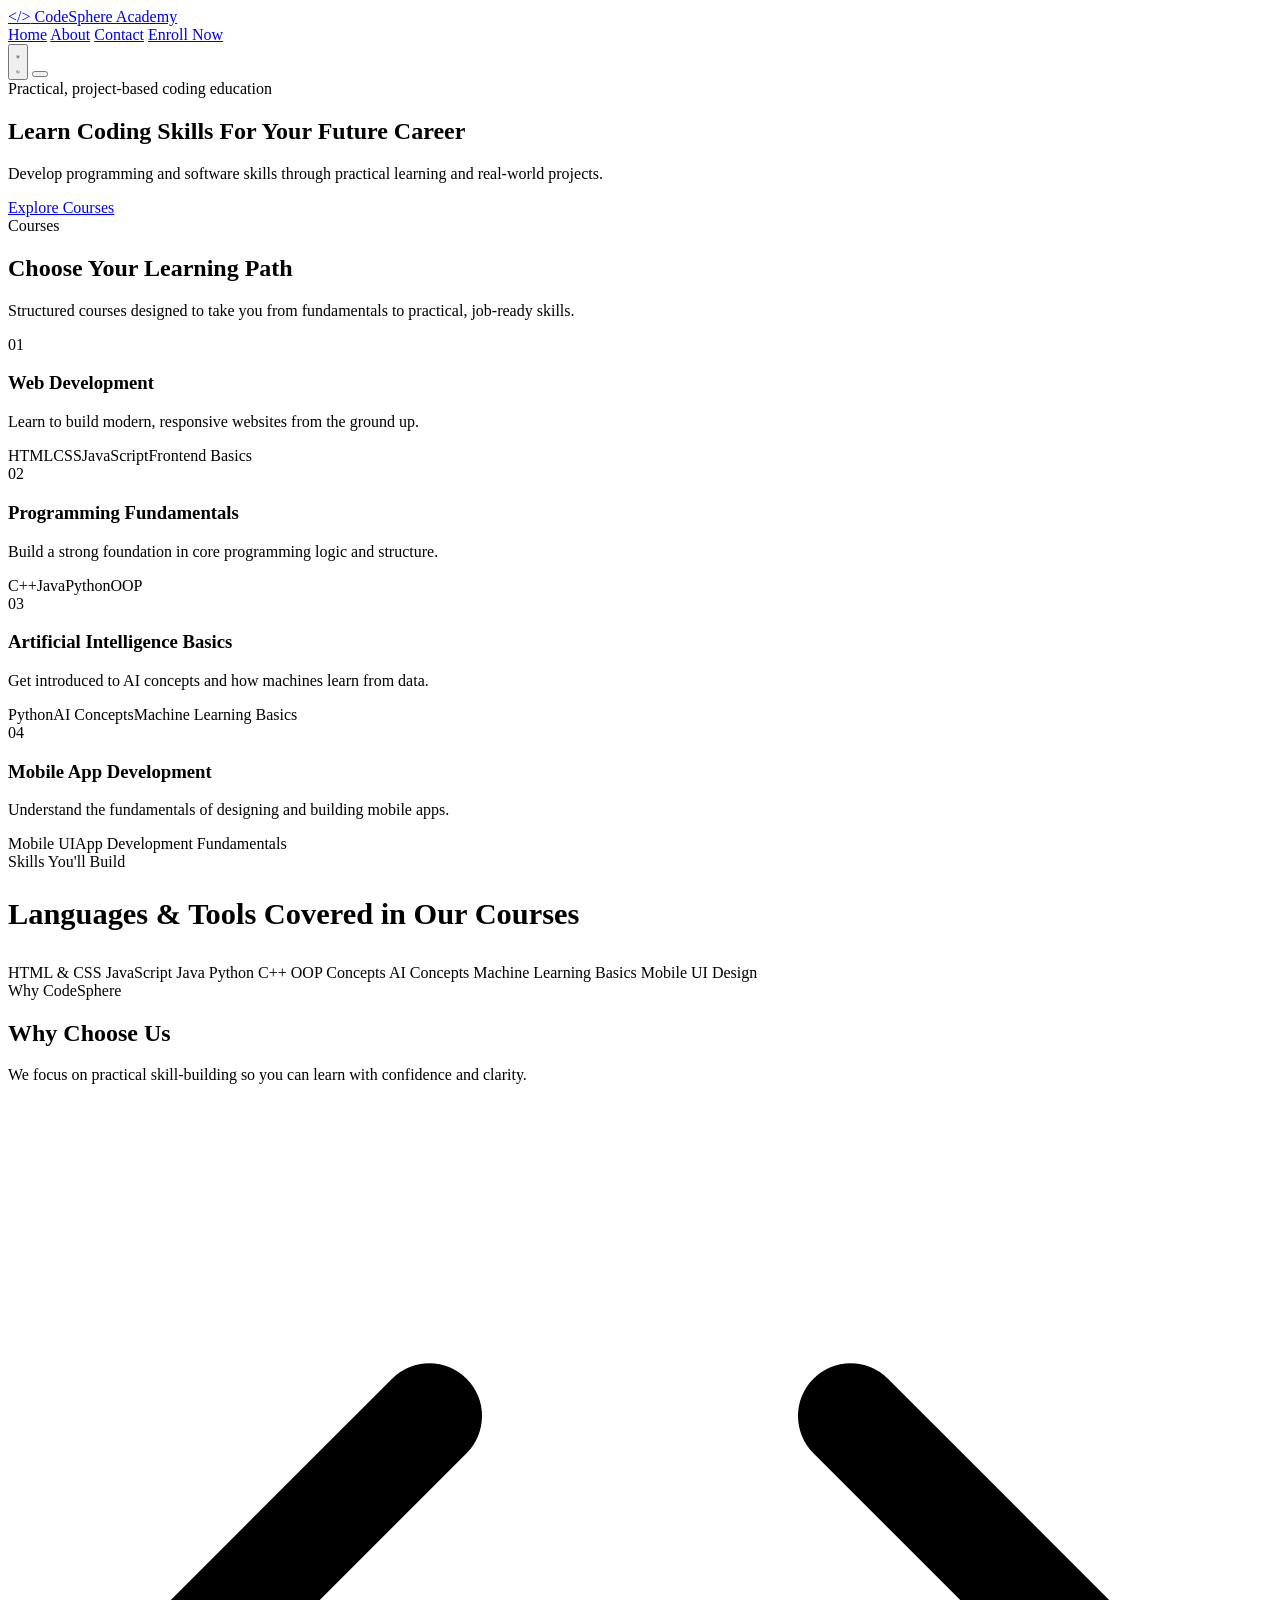
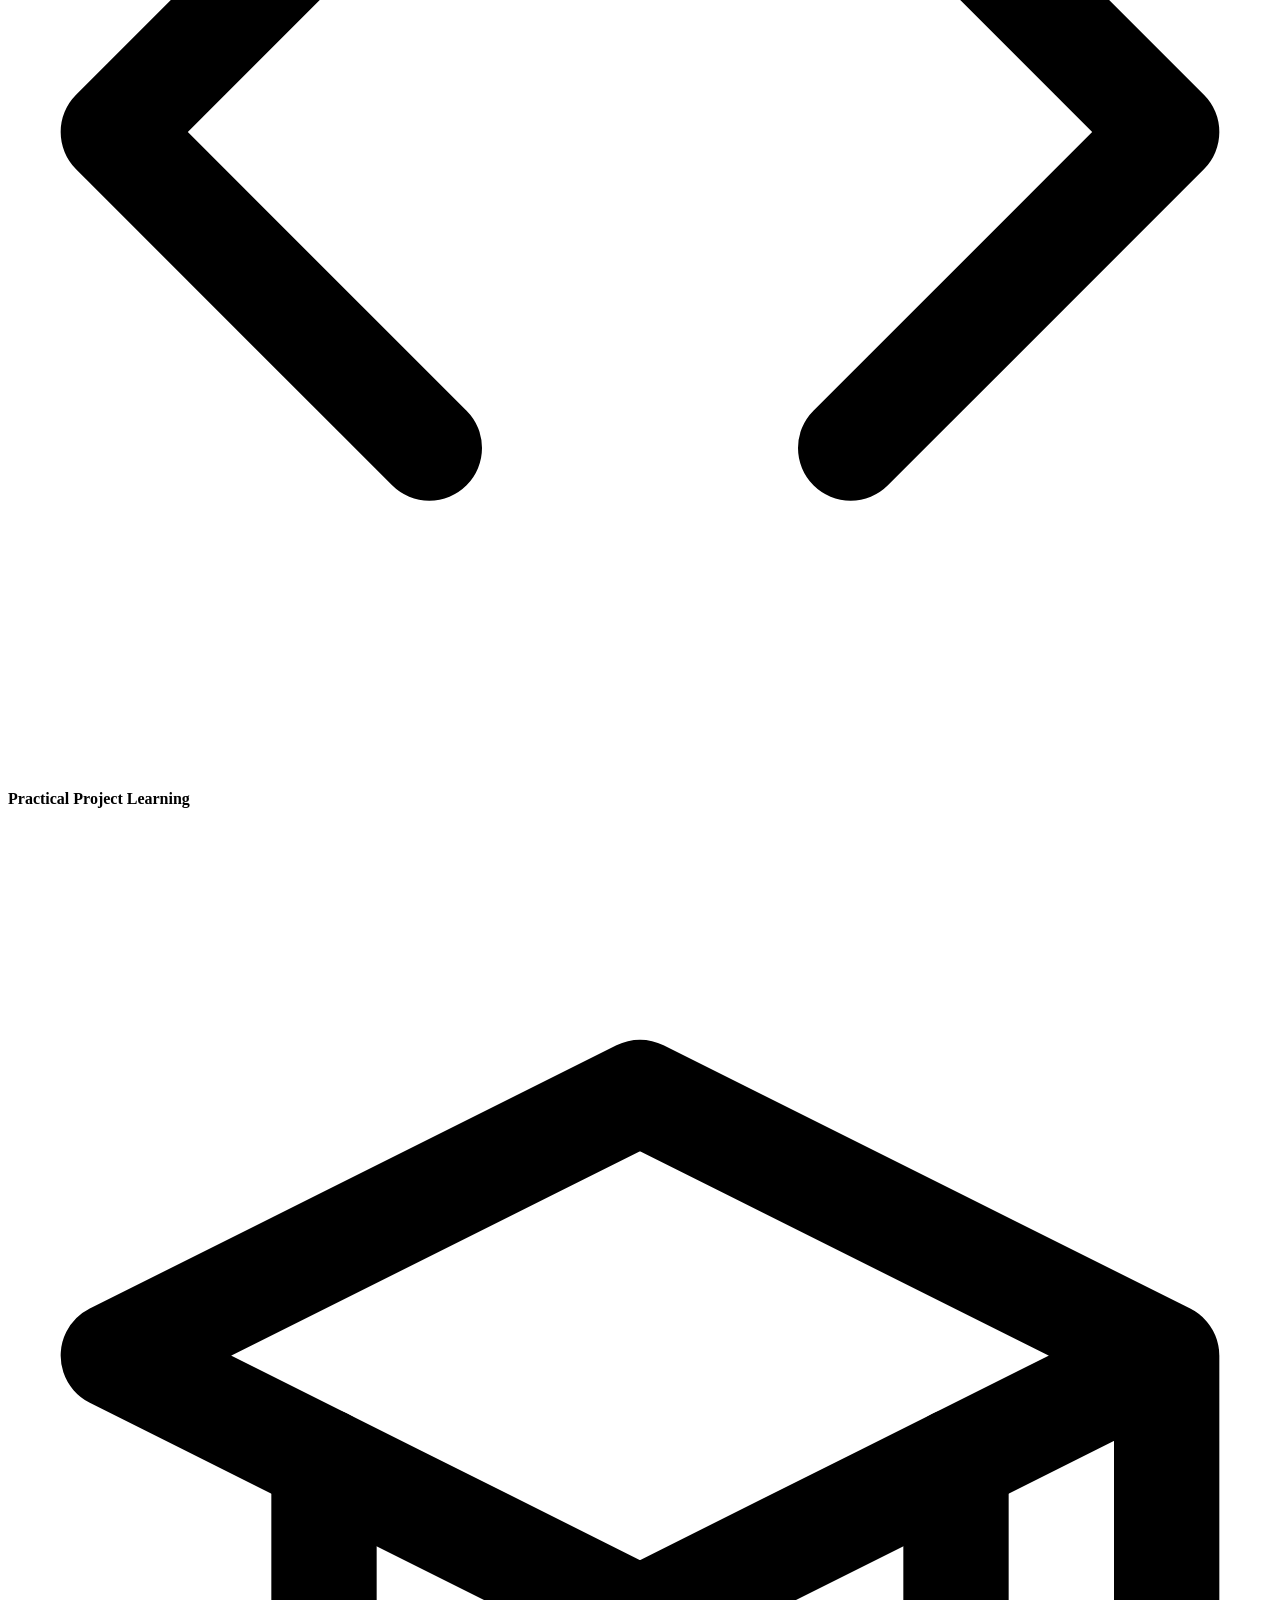
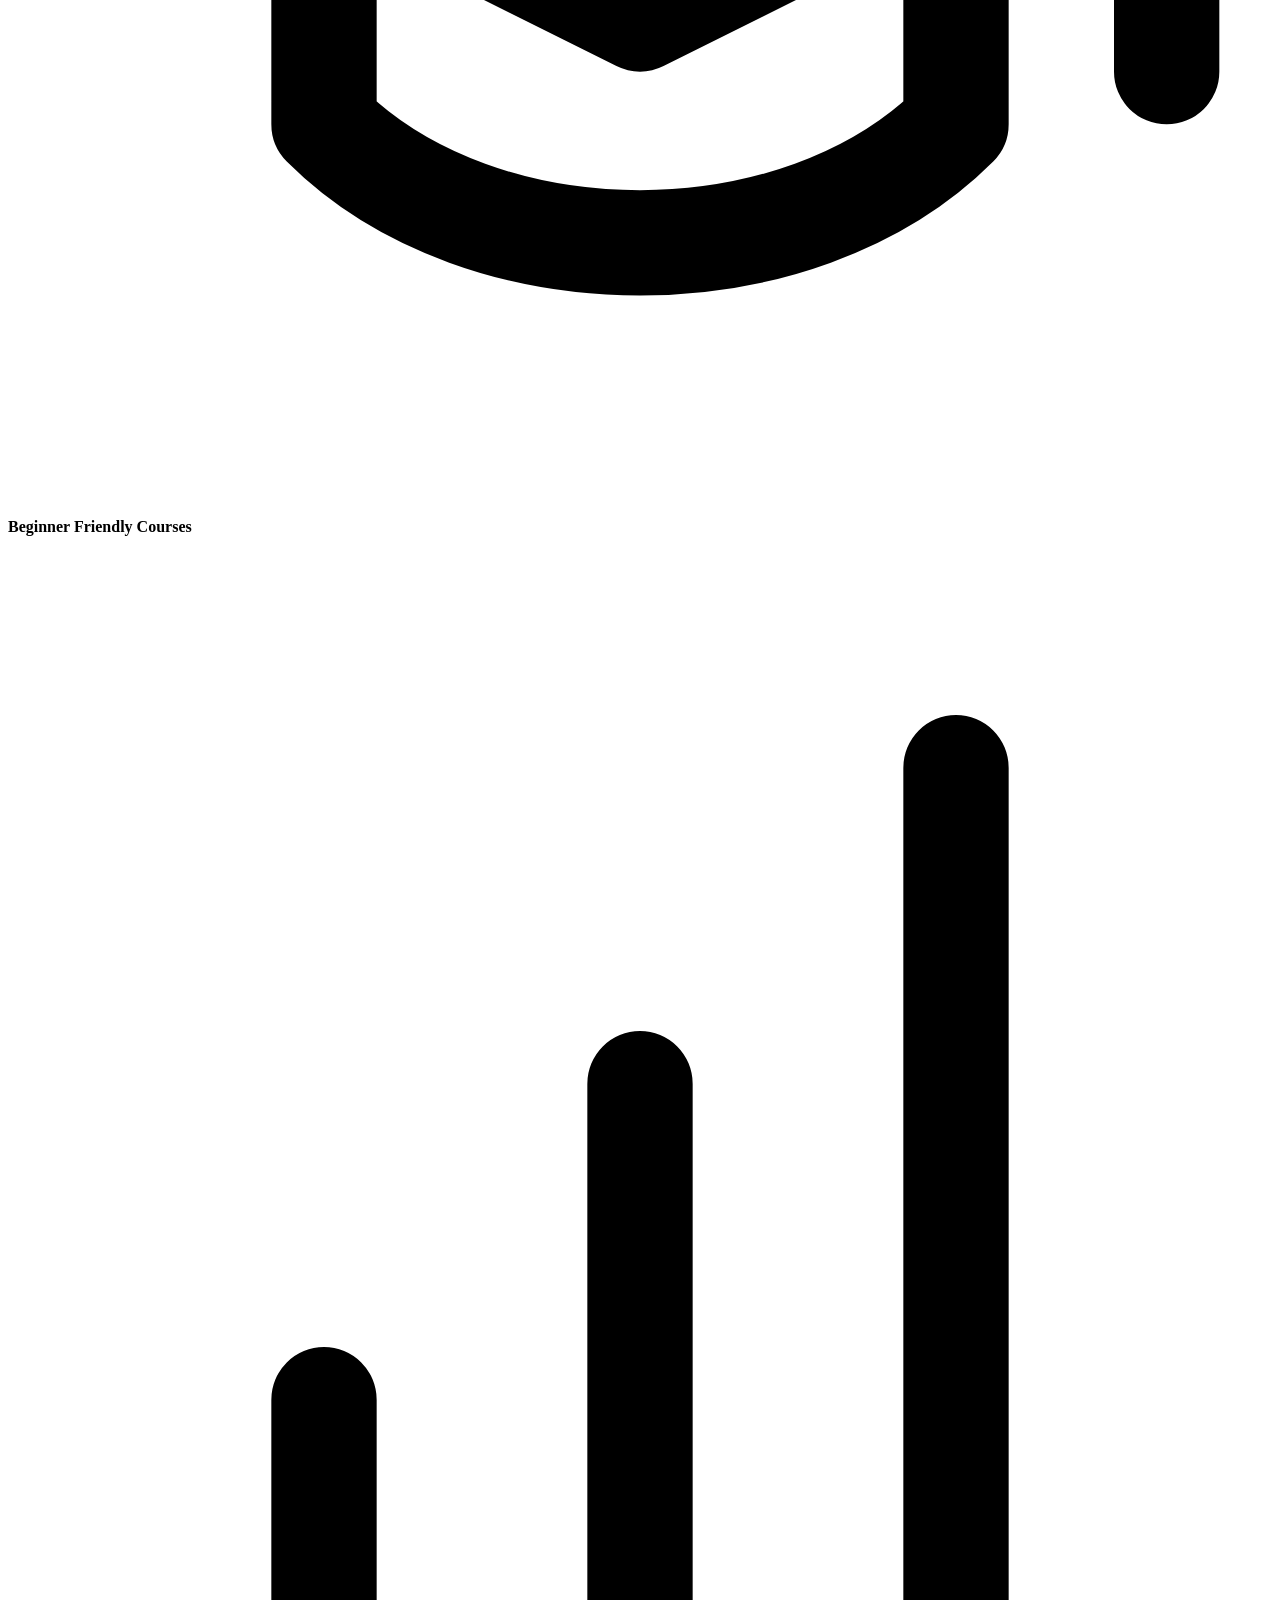
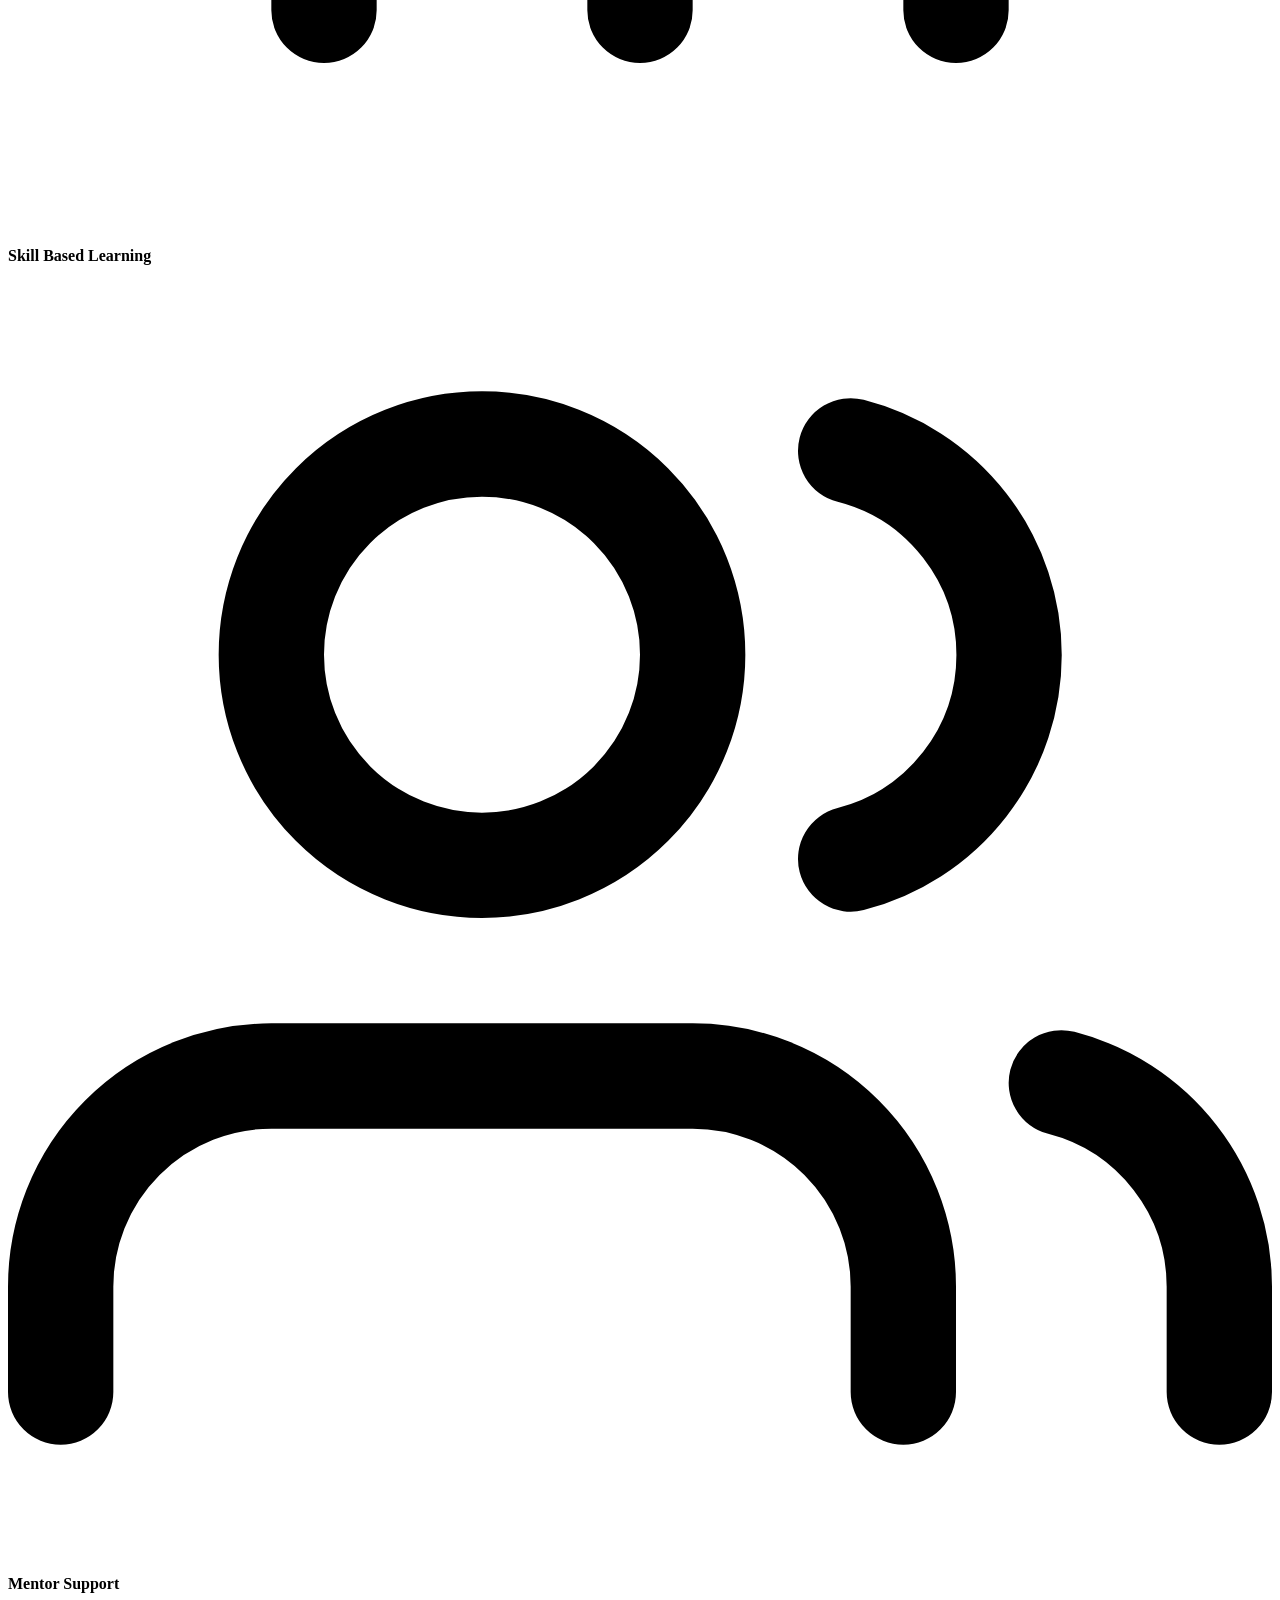
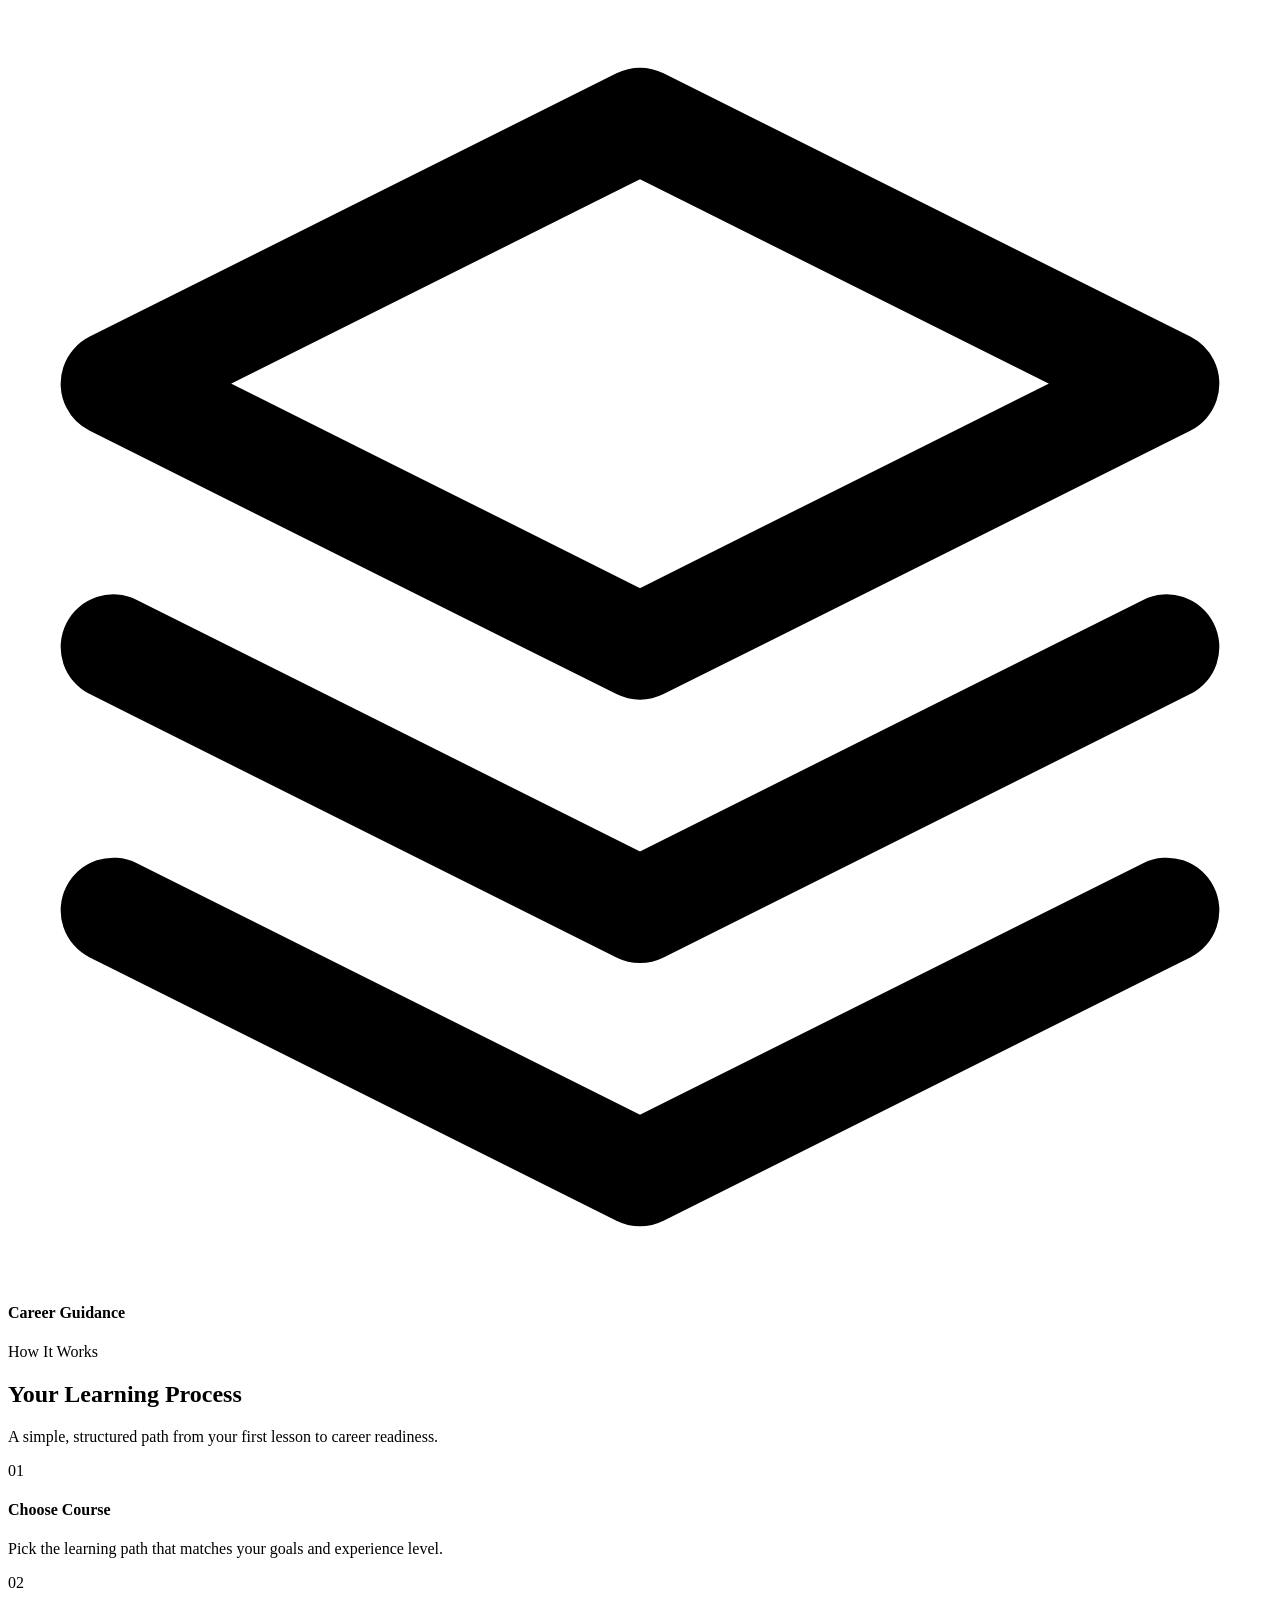
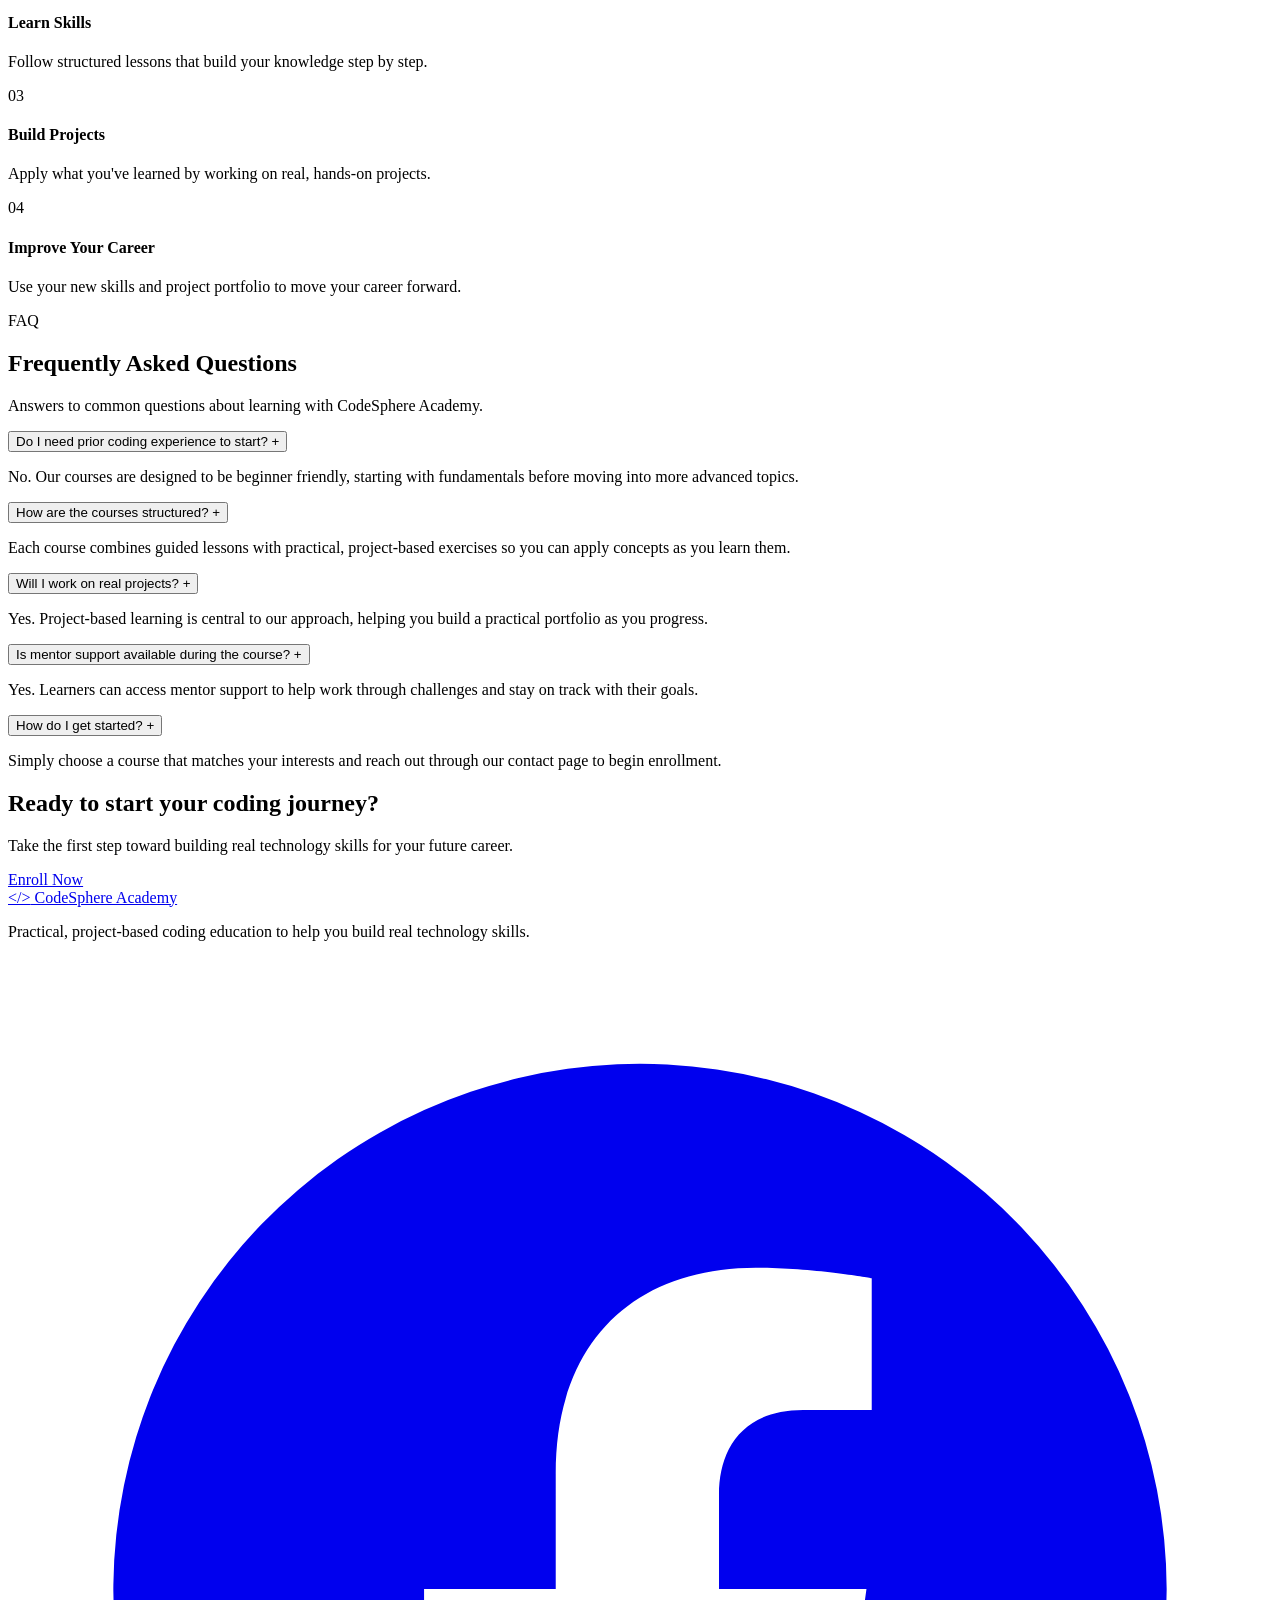
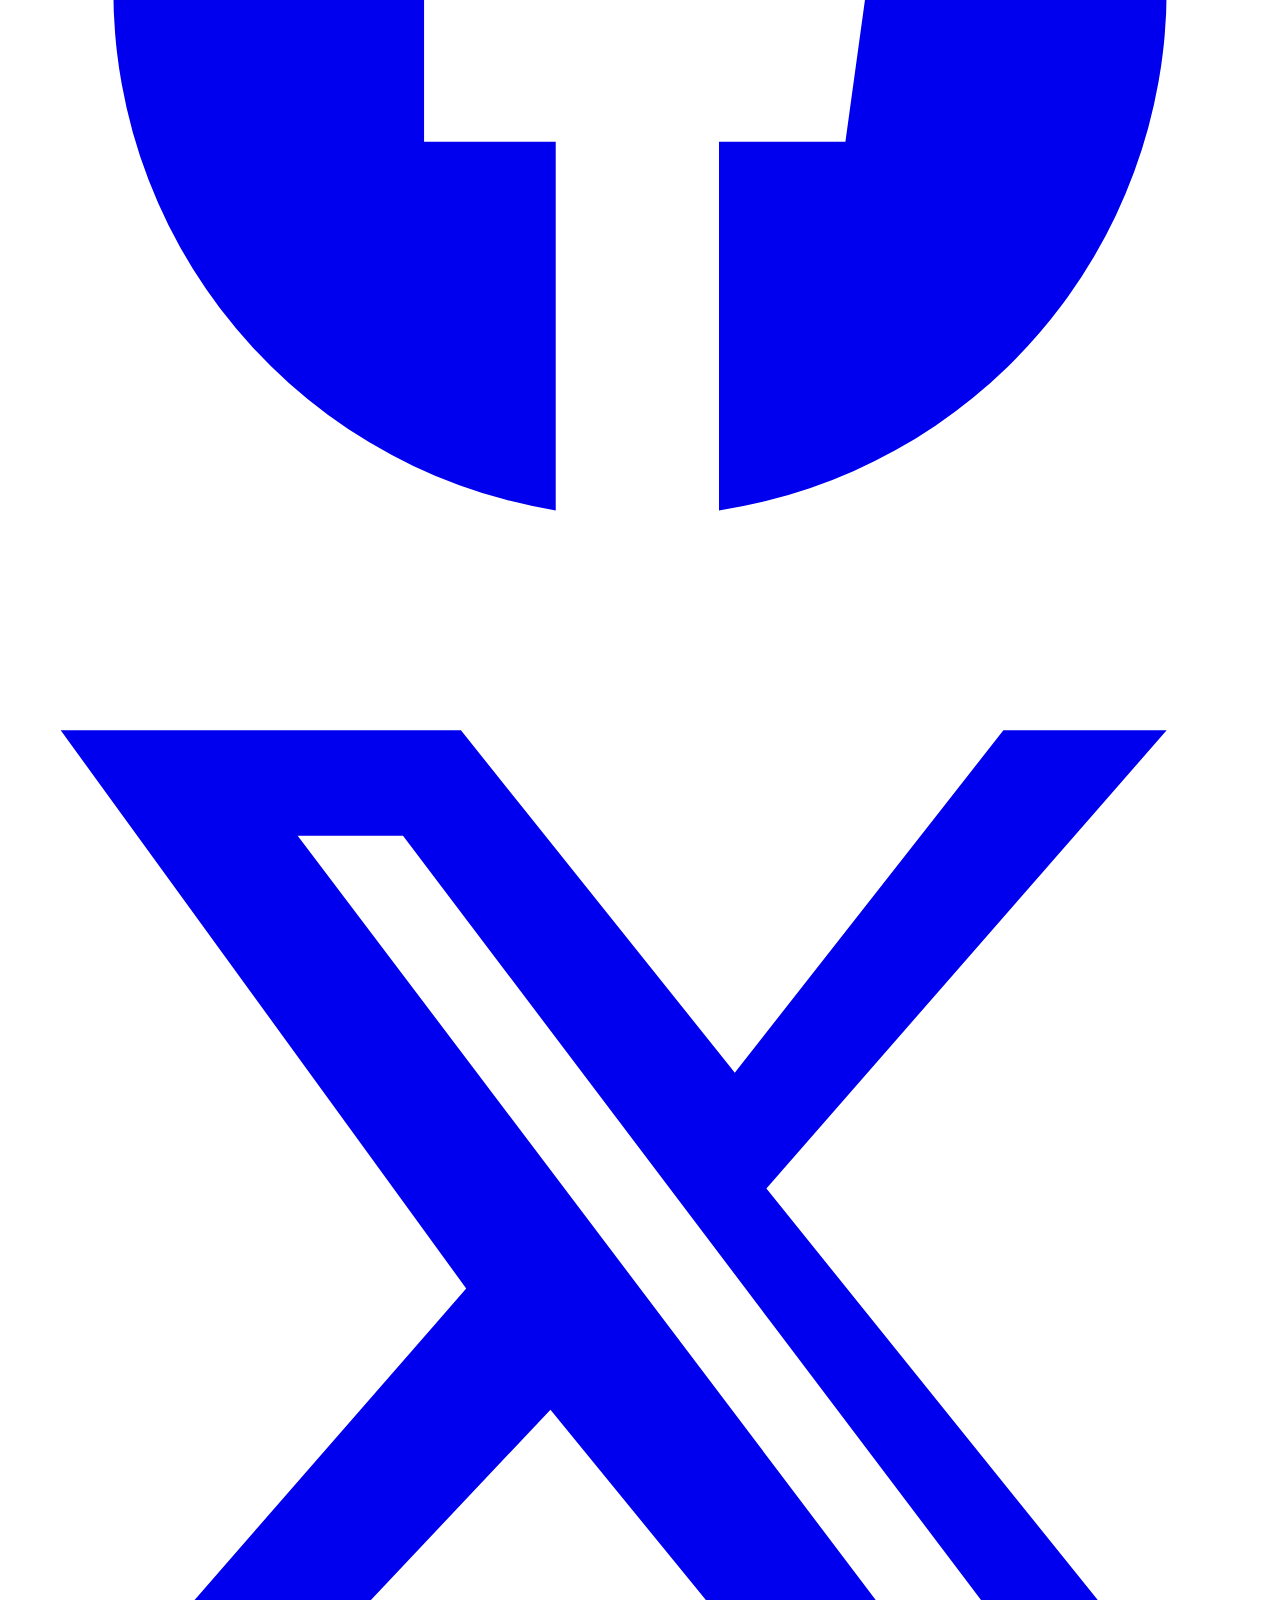
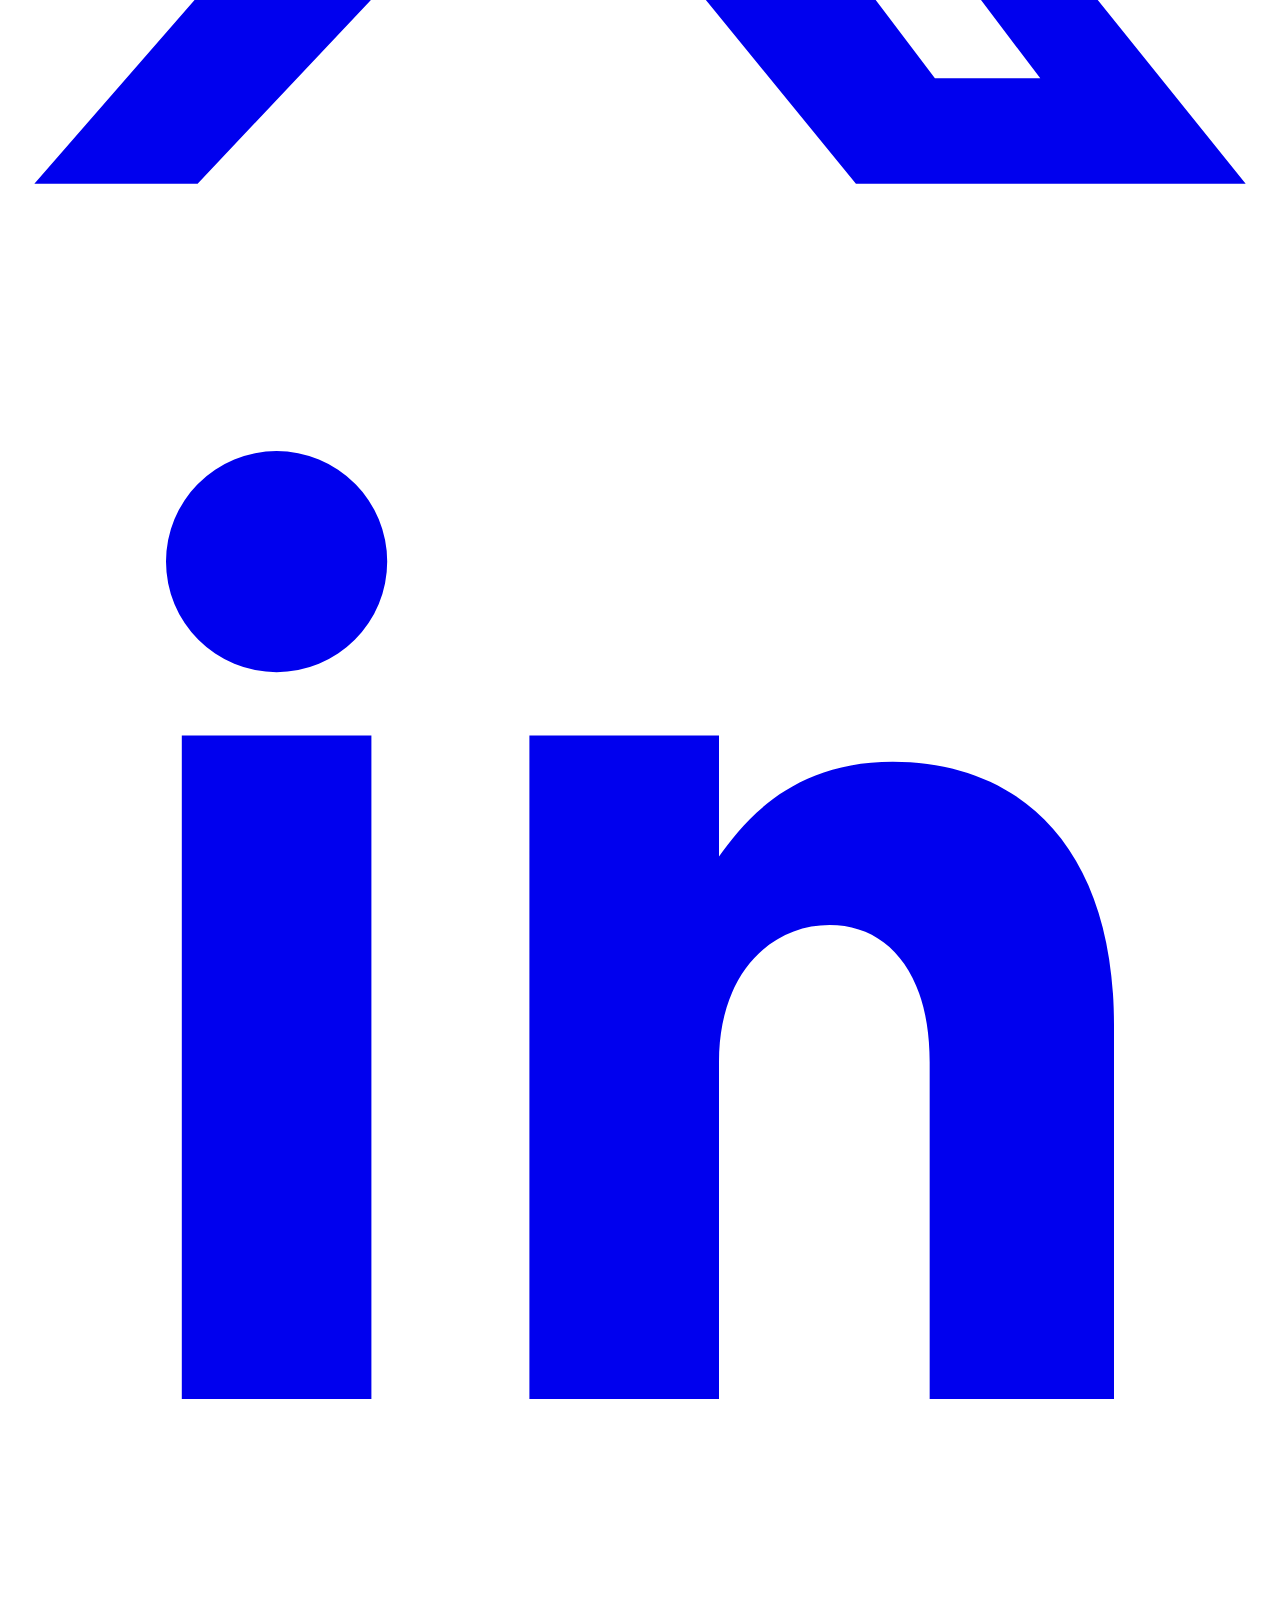
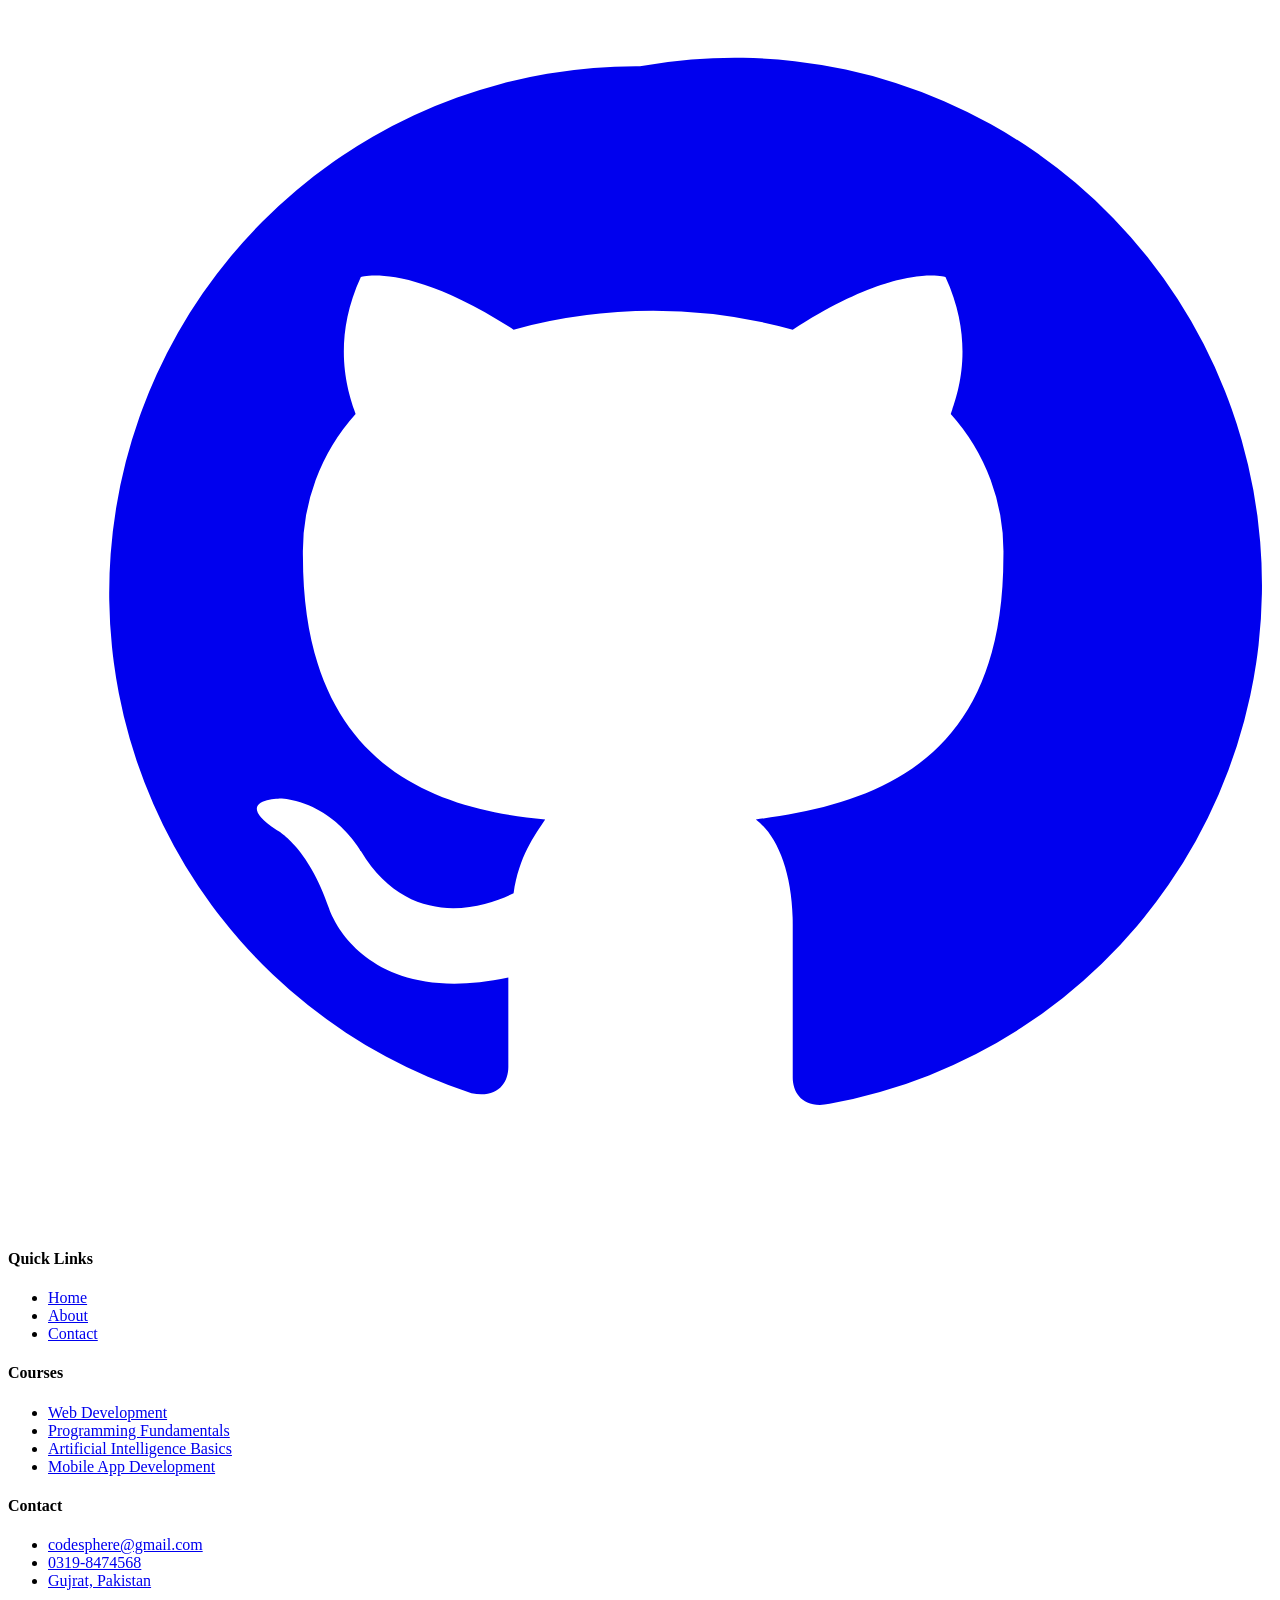
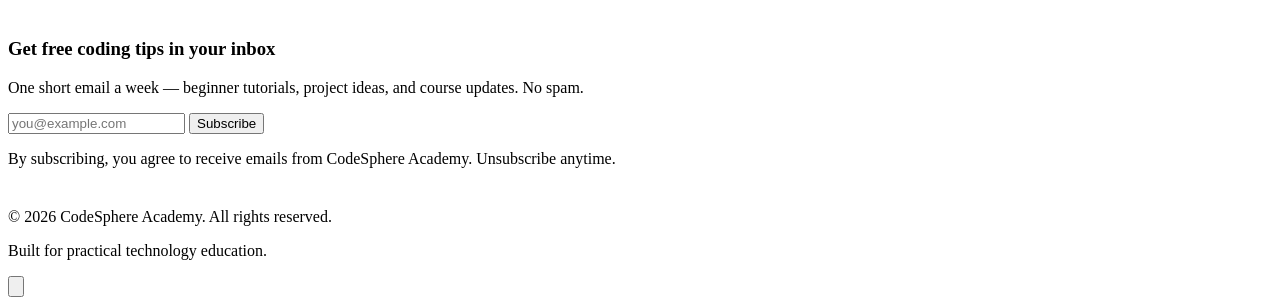
==== commit 2f456a0a: "Add files via upload" ====
--- a/index.html
+++ b/index.html
@@ -46,7 +46,6 @@
           <!-- Moon icon (dark mode indicator) -->
           <svg class="icon-moon" viewBox="0 0 24 24" fill="none" stroke="currentColor" stroke-width="2" stroke-linecap="round"><path d="M21 12.79A9 9 0 1 1 11.21 3 7 7 0 0 0 21 12.79z"></path></svg>
         </button>
-        <a href="contact.html" class="btn btn-primary">Enroll Now</a>
         <button class="hamburger" aria-label="Toggle menu">
           <span></span><span></span><span></span>
         </button>
